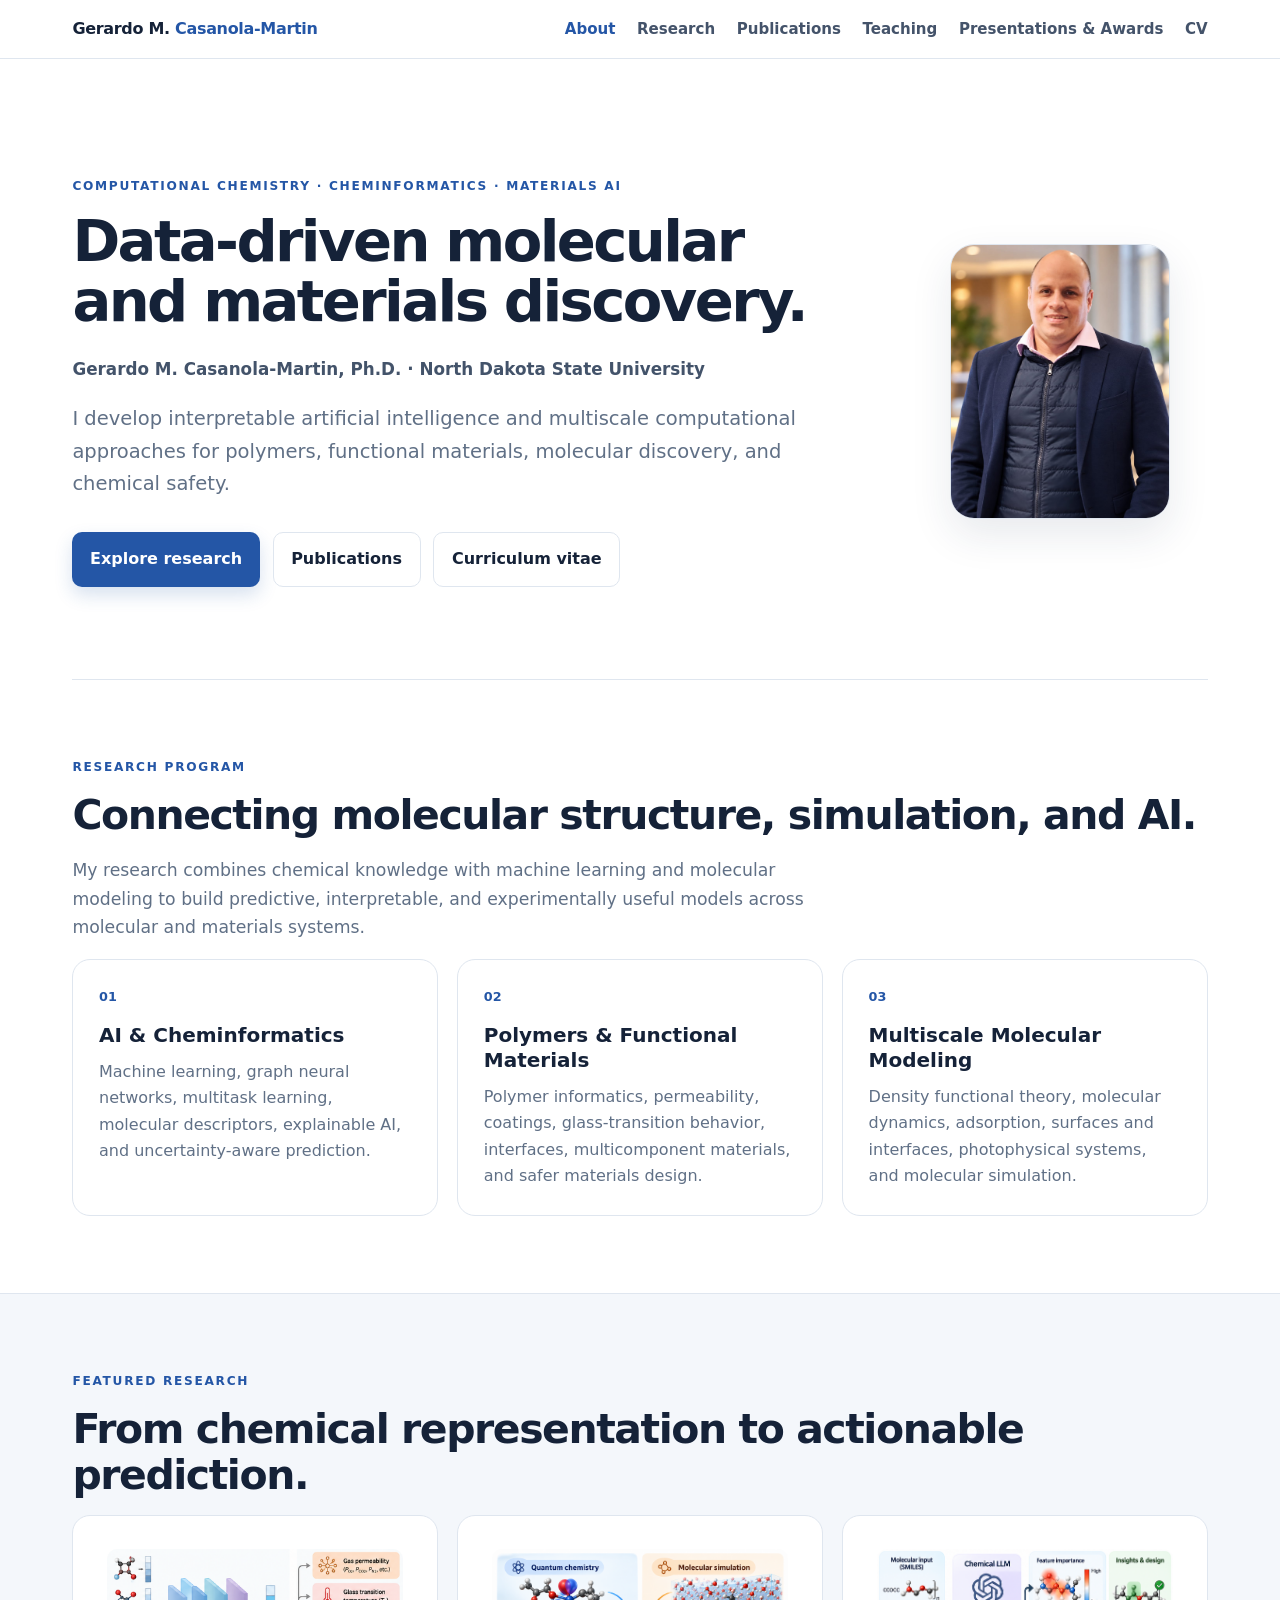
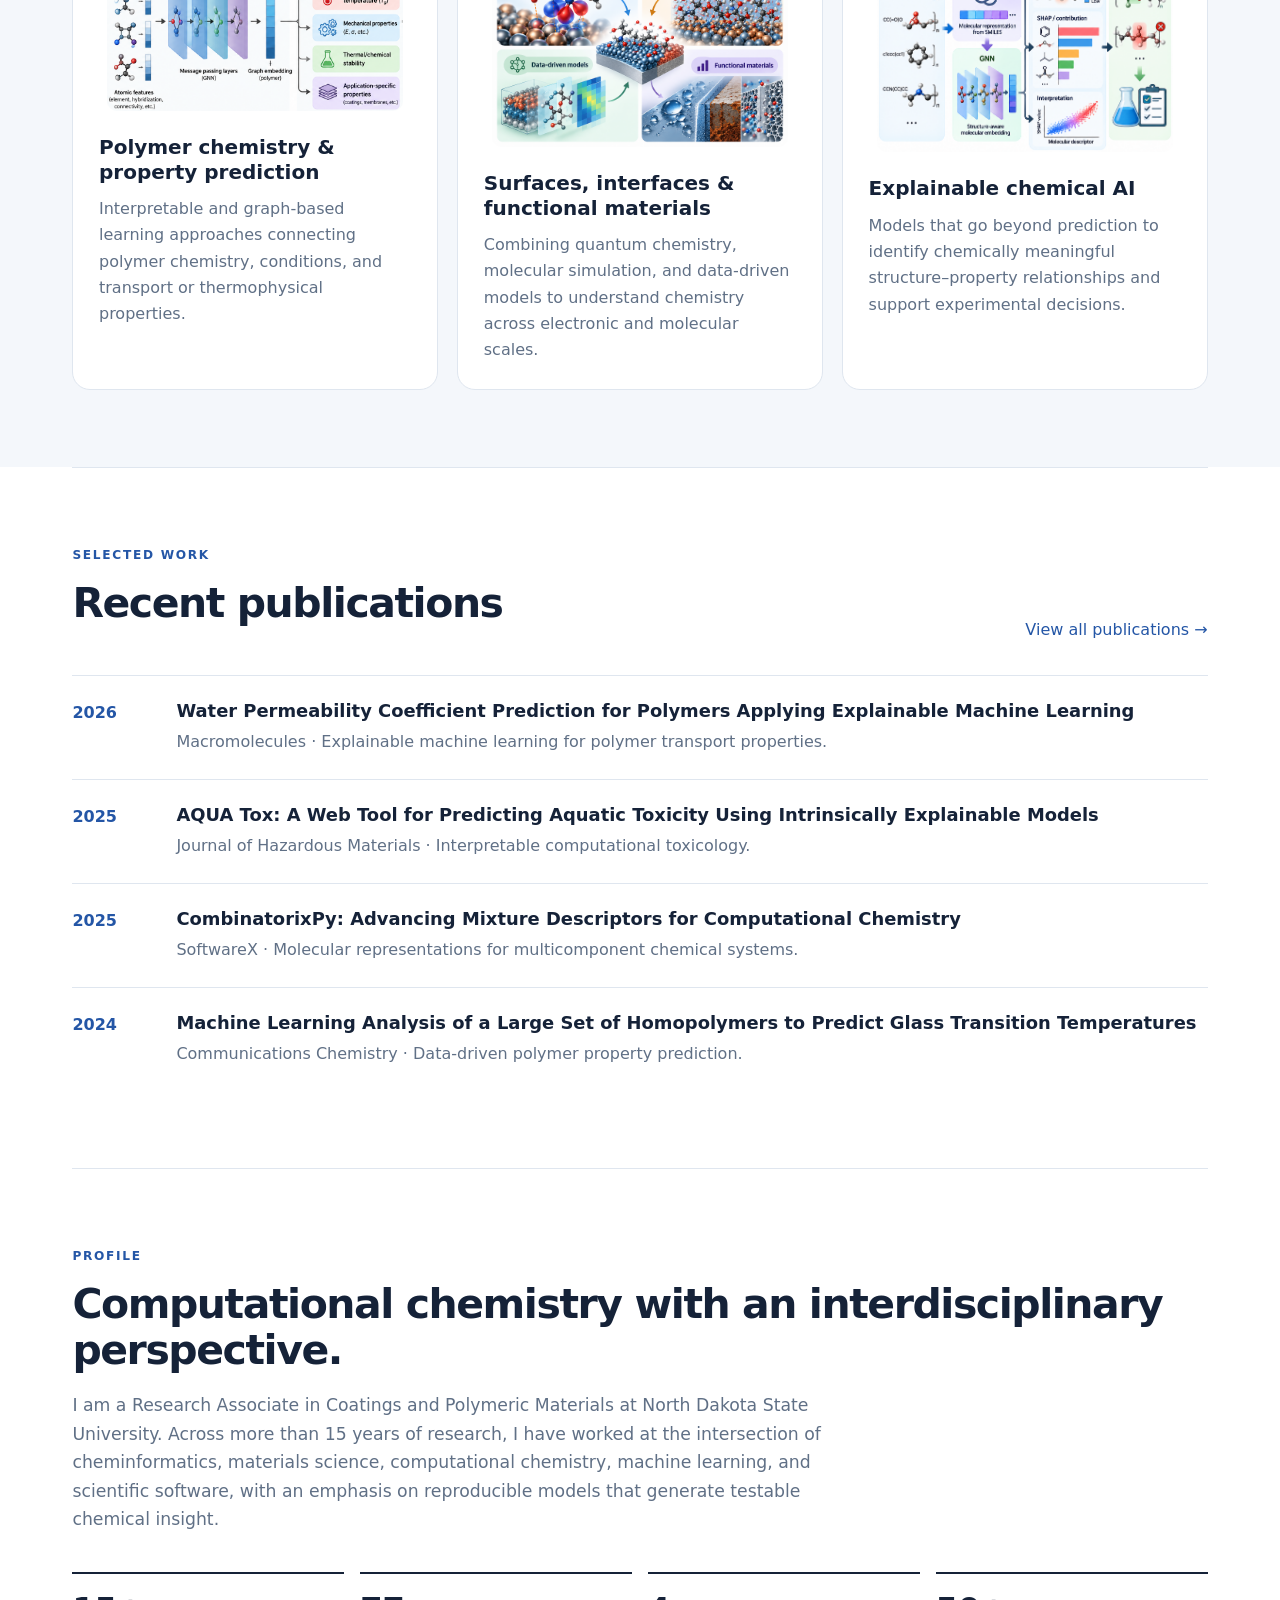
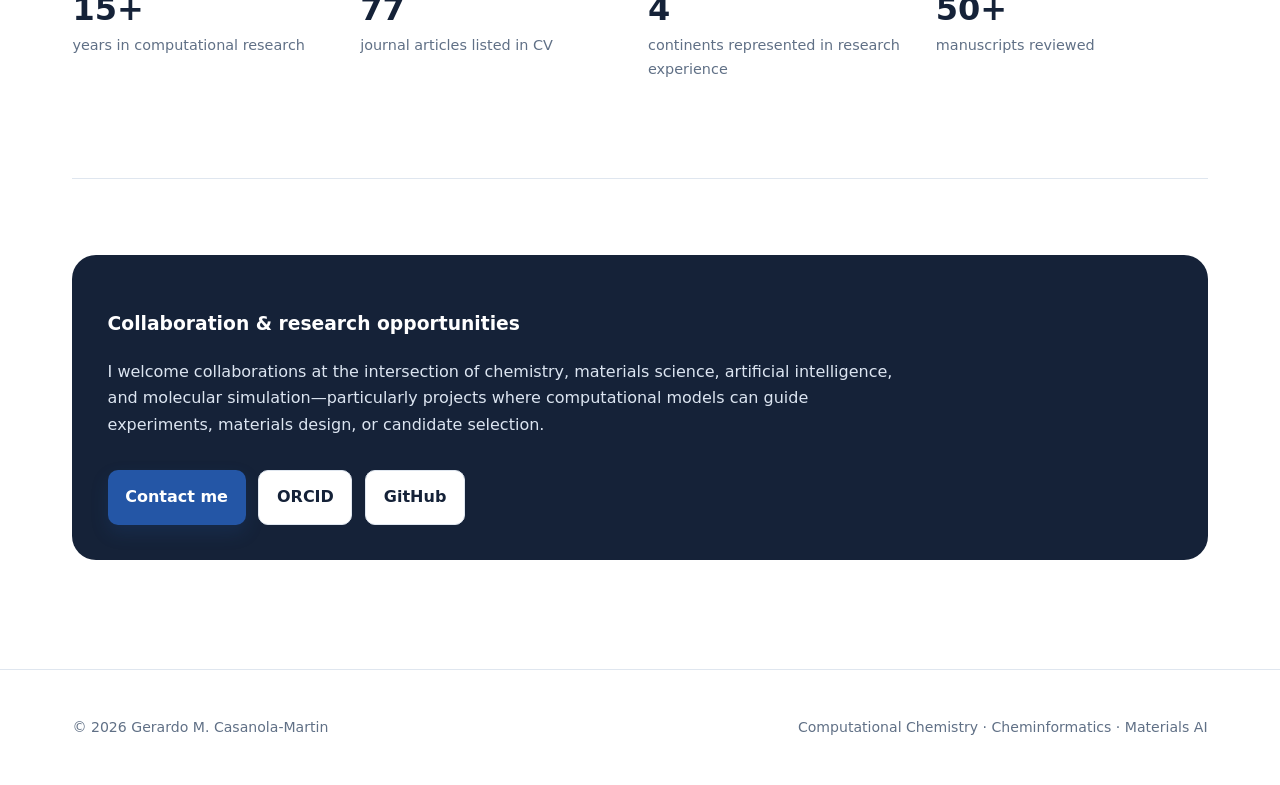
==== index.html @ e07b4e38 "Update index.html" ====
<!doctype html>
<html lang="en">
  <head>
    <meta charset="utf-8">
    <meta name="viewport" content="width=device-width,initial-scale=1">
    <title>Gerardo M. Casanola-Martin | Computational Chemistry & Materials AI</title>
    <meta name="description" content="Gerardo M. Casanola-Martin develops interpretable AI and multiscale computational approaches for polymers, functional materials, molecular discovery, and chemical safety.">
    <meta name="theme-color" content="#2456a6">
    <link rel="stylesheet" href="assets/css/styles.css">
  </head>
  <body>
    <a class="skip-link" href="#main-content">Skip to content</a>
    <header class="site-header">
      <div class="nav-wrap">
        <a class="brand" href="index.html">Gerardo M. <span>Casanola-Martin</span>
      </a>
      <button class="menu-toggle" type="button" aria-expanded="false">Menu</button>
      <nav class="site-nav">
        <a href="index.html" aria-current="page">About</a>
        <a href="research.html">Research</a>
        <a href="publications.html">Publications</a>
        <a href="teaching.html">Teaching</a>
        <a href="talks.html">Presentations & Awards</a>
        <a href="cv.html">CV</a>
      </nav>
    </div>
  </header>
  <main class="page-shell content" id="main-content">
    <section class="hero hero-home">
      <div>
        <p class="eyebrow">Computational Chemistry · Cheminformatics · Materials AI</p>
        <h1>Data-driven molecular and materials discovery.</h1>
        <p class="identity">Gerardo M. Casanola-Martin, Ph.D. · North Dakota State University</p>
        <p class="lead">I develop interpretable artificial intelligence and multiscale computational approaches for polymers, functional materials, molecular discovery, and chemical safety.</p>
        <div class="actions">
          <a class="button" href="research.html">Explore research</a>
          <a class="button secondary" href="publications.html">Publications</a>
          <a class="button secondary" href="cv.html">Curriculum vitae</a>
        </div>
      </div>
      <div class="portrait-wrap">
        <img
          class="professional-portrait"
          src="assets/img/professional-portrait.jpeg"
          alt="Professional portrait of Gerardo M. Casanola-Martin"
        >
      </div>
    </section>
    <section class="section">
      <p class="eyebrow">Research program</p>
      <h2>Connecting molecular structure, simulation, and AI.</h2>
      <p class="section-intro">My research combines chemical knowledge with machine learning and molecular modeling to build predictive, interpretable, and experimentally useful models across molecular and materials systems.</p>
      <div class="grid three">
        <article class="card">
          <div class="research-number">
            01
          </div>
          <h3>AI & Cheminformatics</h3>
          <p>Machine learning, graph neural networks, multitask learning, molecular descriptors, explainable AI, and uncertainty-aware prediction.</p>
        </article>
        <article class="card">
          <div class="research-number">
            02
          </div>
          <h3>Polymers & Functional Materials</h3>
          <p>Polymer informatics, permeability, coatings, glass-transition behavior, interfaces, multicomponent materials, and safer materials design.</p>
        </article>
        <article class="card">
          <div class="research-number">
            03
          </div>
          <h3>Multiscale Molecular Modeling</h3>
          <p>Density functional theory, molecular dynamics, adsorption, surfaces and interfaces, photophysical systems, and molecular simulation.</p>
        </article>
      </div>
    </section>
    <section class="section featured">
      <p class="eyebrow">Featured research</p>
      <h2>From chemical representation to actionable prediction.</h2>
      <div class="feature-grid">
        <article class="card">
          <div class="feature-visual">
            <img
              src="assets/img/polymer-gnn-research.png"
              alt="Graph neural network workflow for polymer permeability and property prediction"
            >
          </div>
          <h3>Polymer chemistry & property prediction</h3>
          <p>Interpretable and graph-based learning approaches connecting polymer chemistry, conditions, and transport or thermophysical properties.</p>
        </article>
        <article class="card">
          <div class="feature-visual">
            <img
              src="assets/img/multiscale-modeling.png"
              alt="Multiscale modeling workflow connecting quantum chemistry, molecular simulation, data-driven models, and functional materials"
            >
          </div>
          <h3>Surfaces, interfaces & functional materials</h3>
          <p>Combining quantum chemistry, molecular simulation, and data-driven models to understand chemistry across electronic and molecular scales.</p>
        </article>
        <article class="card">
          <div class="feature-visual">
            <img
              src="assets/img/explainable-ai-llm-gnn.png"
              alt="Explainable chemical AI workflow combining SMILES, a chemical language model, graph neural networks, feature importance, and molecular design insights"
            >
          </div>
          <h3>Explainable chemical AI</h3>
          <p>Models that go beyond prediction to identify chemically meaningful structure–property relationships and support experimental decisions.</p>
        </article>
      </div>
    </section>
    <section class="section">
      <div class="section-heading">
        <div>
          <p class="eyebrow">Selected work</p>
          <h2>Recent publications</h2>
        </div>
        <a href="publications.html">View all publications →</a>
      </div>
      <div class="publication-list">
        <article class="publication">
          <div class="meta">
            2026
          </div>
          <h3>Water Permeability Coefficient Prediction for Polymers Applying Explainable Machine Learning</h3>
          <p class="citation">Macromolecules · Explainable machine learning for polymer transport properties.</p>
        </article>
        <article class="publication">
          <div class="meta">
            2025
          </div>
          <h3>AQUA Tox: A Web Tool for Predicting Aquatic Toxicity Using Intrinsically Explainable Models</h3>
          <p class="citation">Journal of Hazardous Materials · Interpretable computational toxicology.</p>
        </article>
        <article class="publication">
          <div class="meta">
            2025
          </div>
          <h3>CombinatorixPy: Advancing Mixture Descriptors for Computational Chemistry</h3>
          <p class="citation">SoftwareX · Molecular representations for multicomponent chemical systems.</p>
        </article>
        <article class="publication">
          <div class="meta">
            2024
          </div>
          <h3>Machine Learning Analysis of a Large Set of Homopolymers to Predict Glass Transition Temperatures</h3>
          <p class="citation">Communications Chemistry · Data-driven polymer property prediction.</p>
        </article>
      </div>
    </section>
    <section class="section">
      <p class="eyebrow">Profile</p>
      <h2>Computational chemistry with an interdisciplinary perspective.</h2>
      <p class="section-intro">I am a Research Associate in Coatings and Polymeric Materials at North Dakota State University. Across more than 15 years of research, I have worked at the intersection of cheminformatics, materials science, computational chemistry, machine learning, and scientific software, with an emphasis on reproducible models that generate testable chemical insight.</p>
      <div class="stat-row">
        <div class="stat">
          <strong>15+</strong>
          <span>years in computational research</span>
        </div>
        <div class="stat">
          <strong>77</strong>
          <span>journal articles listed in CV</span>
        </div>
        <div class="stat">
          <strong>4</strong>
          <span>continents represented in research experience</span>
        </div>
        <div class="stat">
          <strong>50+</strong>
          <span>manuscripts reviewed</span>
        </div>
      </div>
    </section>
    <section class="section">
      <div class="callout">
        <h3>Collaboration & research opportunities</h3>
        <p>I welcome collaborations at the intersection of chemistry, materials science, artificial intelligence, and molecular simulation—particularly projects where computational models can guide experiments, materials design, or candidate selection.</p>
        <div class="actions">
          <a class="button" href="mailto:gerardo.casanolamart@ndsu.edu">Contact me</a>
          <a class="button secondary" href="https://orcid.org/0000-0003-0383-2032">ORCID</a>
          <a class="button secondary" href="https://github.com/gmaikelc">GitHub</a>
        </div>
      </div>
    </section>
  </main>
  <footer class="site-footer">
    <div class="footer-wrap">
      <p>© <span data-year>
    </span> Gerardo M. Casanola-Martin</p>
    <p>Computational Chemistry · Cheminformatics · Materials AI</p>
  </div>
</footer>
<script src="assets/js/main.js">
</script>
</body>
</html>
---- assets/css/styles.css ----
:root {
  --ink: #152238;
  --muted: #607086;
  --blue: #2456a6;
  --blue2: #173b73;
  --pale: #f4f7fb;
  --line: #dfe6ef;
  --white: #fff;
  --shadow: 0 16px 40px rgba(25, 48, 83, .10);
  --radius: 18px;
}

* { box-sizing: border-box; }

html { scroll-behavior: smooth; }

body {
  margin: 0;
  font-family: Inter, ui-sans-serif, system-ui, -apple-system, BlinkMacSystemFont, "Segoe UI", sans-serif;
  color: var(--ink);
  background: #fff;
  line-height: 1.65;
}

a { color: var(--blue); text-decoration: none; }
a:hover { text-decoration: underline; }

.skip-link { position: absolute; left: -9999px; }
.skip-link:focus { left: 1rem; top: 1rem; background: #fff; padding: .75rem; z-index: 100; }

.site-header {
  position: sticky;
  top: 0;
  z-index: 20;
  background: rgba(255, 255, 255, .94);
  backdrop-filter: blur(12px);
  border-bottom: 1px solid var(--line);
}

.nav-wrap {
  max-width: 1180px;
  margin: auto;
  padding: 1rem 1.4rem;
  display: flex;
  align-items: center;
  justify-content: space-between;
  gap: 2rem;
}

.brand { font-weight: 800; color: var(--ink); letter-spacing: -.02em; }
.brand span { color: var(--blue); }

.site-nav { display: flex; gap: 1.35rem; align-items: center; }
.site-nav a { color: #44536a; font-weight: 600; font-size: .94rem; }
.site-nav a[aria-current="page"] { color: var(--blue); }
.menu-toggle { display: none; }

.page-shell { max-width: 1180px; margin: auto; padding: 0 1.4rem; }
.content { min-width: 0; }

.hero { padding: 6.5rem 0 5rem; max-width: 920px; }

.hero-home {
  display: grid;
  grid-template-columns: 1.45fr .55fr;
  align-items: center;
  gap: 4rem;
  max-width: none;
  min-height: 620px;
}

.eyebrow {
  text-transform: uppercase;
  letter-spacing: .14em;
  font-size: .76rem;
  font-weight: 800;
  color: var(--blue);
  margin: 0 0 1rem;
}

.hero h1 {
  font-size: clamp(3rem, 7vw, 5.7rem);
  line-height: .98;
  letter-spacing: -.055em;
  margin: .15rem 0 1.5rem;
  max-width: 900px;
}

.hero-home h1 { font-size: clamp(2.65rem, 4.5vw, 4.25rem); line-height: 1.04; letter-spacing: -.045em; max-width: 780px; }
.lead { font-size: 1.22rem; color: var(--muted); max-width: 780px; }
.identity { font-size: 1.05rem; font-weight: 650; color: #43536a; margin-bottom: 1rem; }

.actions { display: flex; flex-wrap: wrap; gap: .8rem; margin-top: 2rem; }

.button {
  display: inline-flex;
  align-items: center;
  justify-content: center;
  background: var(--blue);
  color: #fff !important;
  padding: .82rem 1.1rem;
  border-radius: 10px;
  font-weight: 700;
  box-shadow: 0 8px 18px rgba(36, 86, 166, .18);
}

.button:hover { text-decoration: none; background: var(--blue2); }
.button.secondary { background: #fff; color: var(--ink) !important; border: 1px solid var(--line); box-shadow: none; }

.portrait-wrap { display: flex; justify-content: center; }

.portrait-placeholder {
  width: 260px;
  height: 320px;
  border-radius: 28px;
  background: linear-gradient(145deg, #e9eff8, #f9fbfd);
  border: 1px solid var(--line);
  box-shadow: var(--shadow);
  display: grid;
  place-items: center;
  text-align: center;
  padding: 2rem;
  color: var(--muted);
}

.portrait-placeholder strong { display: block; color: var(--ink); font-size: 1.15rem; }

.professional-portrait {
  width: 220px;
  height: 275px;
  object-fit: cover;
  object-position: center top;
  border-radius: 24px;
  border: 1px solid var(--line);
  box-shadow: var(--shadow);
  display: block;
  margin: 0 auto;
}

.section { padding: 4.8rem 0; border-top: 1px solid var(--line); }

.section-heading {
  display: flex;
  align-items: end;
  justify-content: space-between;
  gap: 2rem;
  margin-bottom: 2rem;
}

.section h2 {
  font-size: clamp(2rem, 4vw, 3.1rem);
  line-height: 1.08;
  letter-spacing: -.035em;
  margin: .2rem 0 1rem;
}

.section-intro { max-width: 760px; color: var(--muted); font-size: 1.08rem; }

.grid { display: grid; gap: 1.2rem; }
.grid.three { grid-template-columns: repeat(3, 1fr); }
.grid.two { grid-template-columns: repeat(2, 1fr); }

.card {
  border: 1px solid var(--line);
  border-radius: var(--radius);
  padding: 1.6rem;
  background: #fff;
  transition: .2s ease;
}

.card:hover { transform: translateY(-3px); box-shadow: var(--shadow); }
.card h3 { font-size: 1.25rem; margin: .1rem 0 .7rem; }
.card p { color: var(--muted); margin: 0; }

.research-number { font-size: .8rem; font-weight: 800; color: var(--blue); margin-bottom: 1rem; }

.stat-row { display: grid; grid-template-columns: repeat(4, 1fr); gap: 1rem; margin-top: 2.4rem; }
.stat { padding: 1.2rem 0; border-top: 2px solid var(--ink); }
.stat strong { display: block; font-size: 2rem; line-height: 1; color: var(--ink); }
.stat span { display: block; color: var(--muted); font-size: .9rem; margin-top: .55rem; }

.featured {
  background: var(--pale);
  margin-left: calc(50% - 50vw);
  margin-right: calc(50% - 50vw);
  padding-left: max(1.4rem, calc((100vw - 1180px) / 2 + 1.4rem));
  padding-right: max(1.4rem, calc((100vw - 1180px) / 2 + 1.4rem));
}

.feature-grid { display: grid; grid-template-columns: repeat(3, 1fr); gap: 1.2rem; }

.feature-visual {
  border-radius: 14px;
  background: #fff;
  margin-bottom: 1rem;
  overflow: hidden;
  padding: 8px;
}

.feature-visual img {
  width: 100%;
  height: auto;
  display: block;
  border-radius: 10px;
}

.publication-list { display: grid; gap: 0; }

.publication {
  padding: 1.5rem 0;
  border-top: 1px solid var(--line);
  display: grid;
  grid-template-columns: 80px 1fr;
  column-gap: 1.5rem;
}

.publication .meta { font-weight: 800; color: var(--blue); }
.publication h3, .publication p { grid-column: 2; }
.publication h3 { margin: 0 0 .4rem; font-size: 1.12rem; }
.citation { color: var(--muted); margin: 0; }

.tag-list { display: flex; flex-wrap: wrap; gap: .55rem; list-style: none; padding: 0; }
.tag { background: var(--pale); border: 1px solid var(--line); border-radius: 999px; padding: .4rem .72rem; font-size: .84rem; }

.timeline { border-left: 2px solid var(--line); padding-left: 1.4rem; }
.timeline-item { margin: 0 0 2rem; }
.timeline-date { font-weight: 800; color: var(--blue); font-size: .88rem; }
.timeline-item h3 { margin: .2rem 0; }
.timeline-item p { color: var(--muted); margin: .2rem 0; }

.callout { border-radius: 24px; background: var(--ink); color: #fff; padding: 2.2rem; }
.callout p { color: #dce5f1; max-width: 800px; }

.site-footer { border-top: 1px solid var(--line); margin-top: 2rem; }

.footer-wrap {
  max-width: 1180px;
  margin: auto;
  padding: 2rem 1.4rem;
  display: flex;
  justify-content: space-between;
  color: var(--muted);
  font-size: .88rem;
}

.profile-card { display: none; }
.profile-name { margin: 0; }
.social-links { display: flex; flex-wrap: wrap; gap: .5rem; }

@media (max-width: 820px) {
  .menu-toggle {
    display: block;
    border: 1px solid var(--line);
    background: #fff;
    border-radius: 8px;
    padding: .5rem .7rem;
  }

  .site-nav {
    display: none;
    position: absolute;
    left: 0;
    right: 0;
    top: 100%;
    background: #fff;
    padding: 1rem 1.4rem;
    border-bottom: 1px solid var(--line);
    flex-direction: column;
    align-items: flex-start;
  }

  .site-nav.open { display: flex; }
  .hero { padding: 4.5rem 0 3.5rem; }
  .hero-home { grid-template-columns: 1fr; min-height: auto; }
  .portrait-wrap { display: none; }
  .grid.three, .grid.two, .feature-grid, .stat-row { grid-template-columns: 1fr; }
  .publication { grid-template-columns: 55px 1fr; }
  .footer-wrap { display: block; }
}


/* Year-grouped publication list */
.publications-section { padding-top: 2.5rem; }
.publications-search { max-width: 720px; margin-bottom: 1rem; }
.publications-search label { width: 100%; }
.publications-search input {
  width: 100%;
  margin-top: .45rem;
  padding: .85rem 1rem;
  border: 1px solid var(--line);
  border-radius: 10px;
  background: #fff;
  color: var(--ink);
  font: inherit;
}
.result-count { color: var(--muted); font-size: .9rem; margin: .8rem 0 2.5rem; }
.publication-year-group { margin: 0 0 3.5rem; }
.publication-year-heading {
  font-size: 2.15rem !important;
  letter-spacing: -.035em;
  color: var(--ink);
  margin: 0 0 .6rem !important;
  padding-bottom: .65rem;
  border-bottom: 3px solid var(--blue);
}
.publication-year-list { counter-reset: none; }
.publication-entry {
  display: grid;
  grid-template-columns: 44px minmax(0, 1fr);
  gap: .9rem;
  padding: 1.15rem 0;
  border-bottom: 1px solid var(--line);
}
.publication-number { font-weight: 800; color: var(--blue); text-align: right; }
.publication-citation { line-height: 1.6; color: #344257; }
.publication-authors { margin-bottom: .18rem; }
.publication-authors strong { color: var(--ink); font-weight: 800; }
.publication-title { color: var(--ink); font-weight: 650; margin-bottom: .12rem; }
.publication-journal { color: var(--muted); }
.publication-year-inline { font-style: normal; color: var(--muted); }
.no-results { color: var(--muted); padding: 2rem 0; }

@media (max-width: 620px) {
  .publication-entry { grid-template-columns: 34px minmax(0, 1fr); gap: .65rem; }
  .publication-year-heading { font-size: 1.8rem !important; }
}

/* Faculty-style page hierarchy */
.hero:not(.hero-home) {
  padding: 4.6rem 0 3.8rem;
  max-width: 860px;
}
.hero:not(.hero-home) h1 {
  font-size: clamp(2.45rem, 4.2vw, 3.85rem);
  line-height: 1.06;
  letter-spacing: -.042em;
  max-width: 820px;
}
.hero:not(.hero-home) .lead {
  font-size: 1.12rem;
  line-height: 1.65;
  max-width: 760px;
}
.section h2 {
  font-size: clamp(1.8rem, 3.2vw, 2.65rem);
  line-height: 1.12;
  letter-spacing: -.035em;
}
.timeline-item h3,
.card h3,
.publication h3 {
  line-height: 1.25;
}
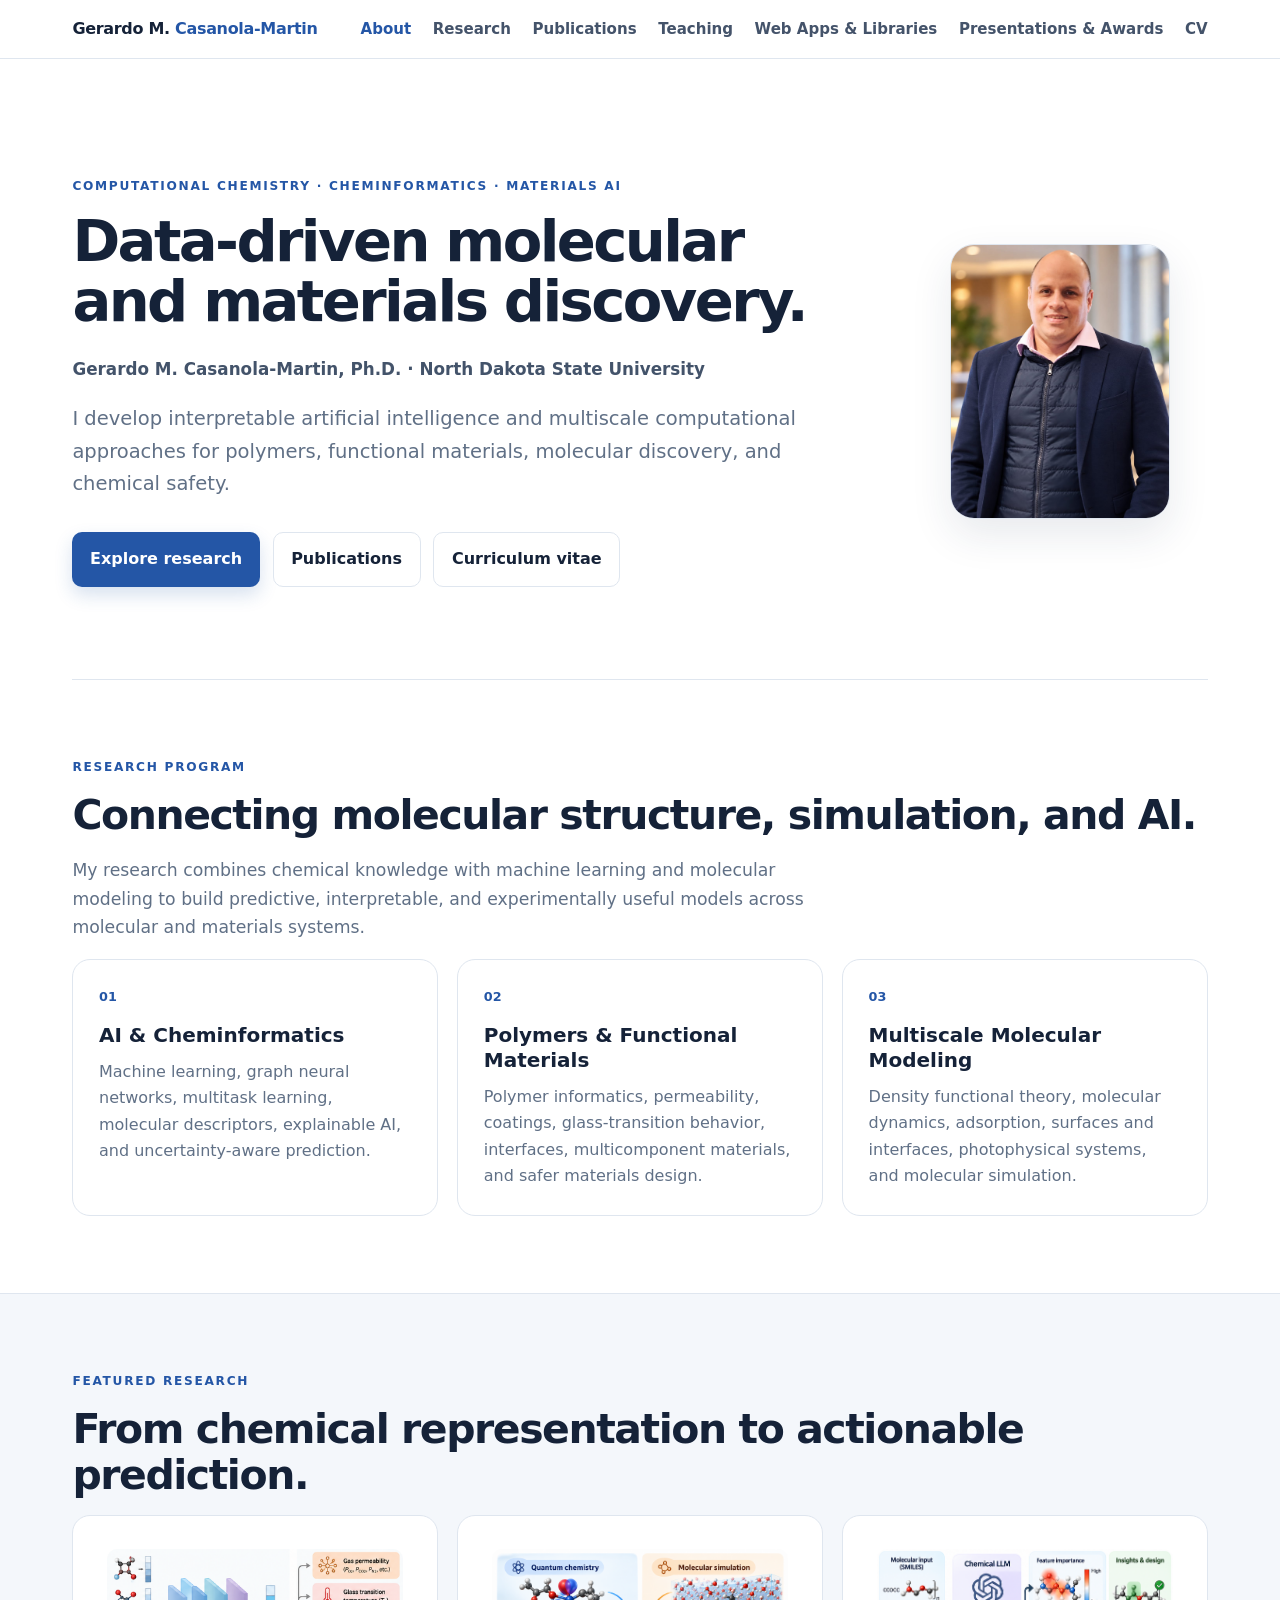
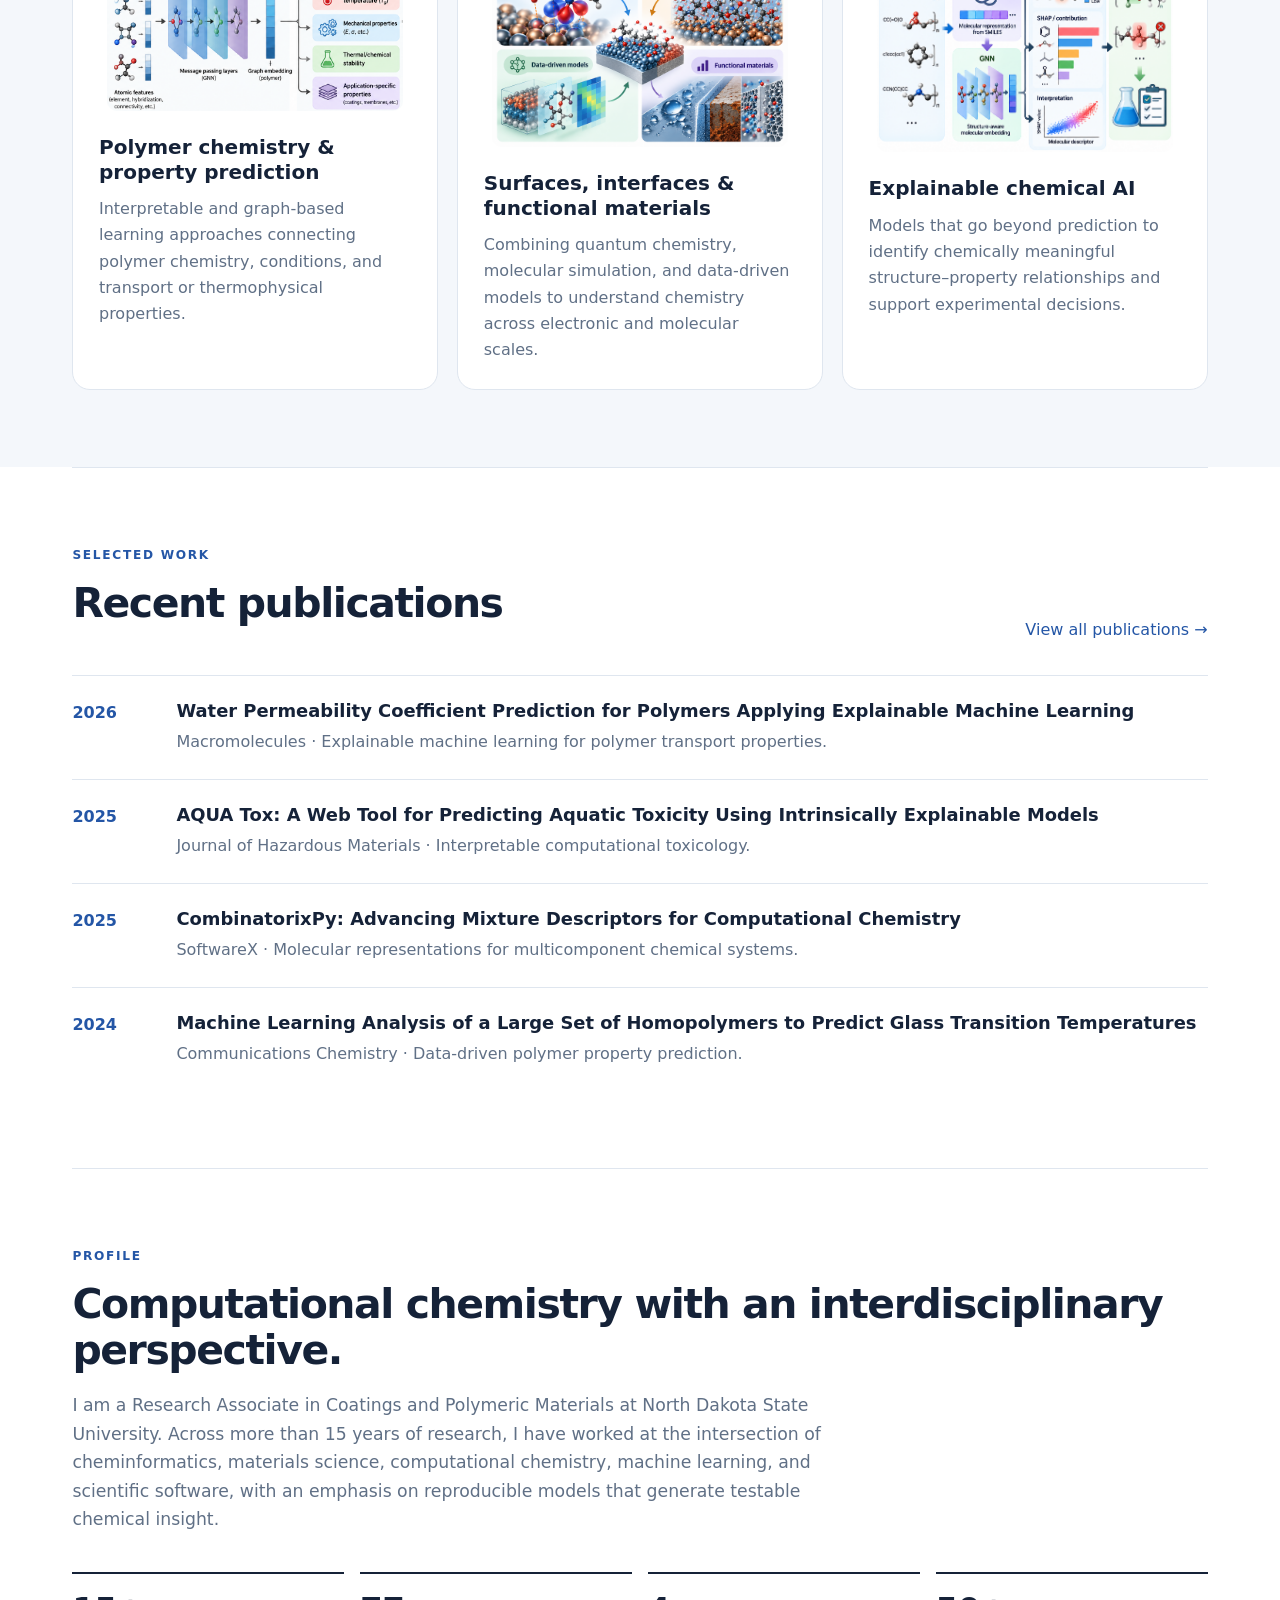
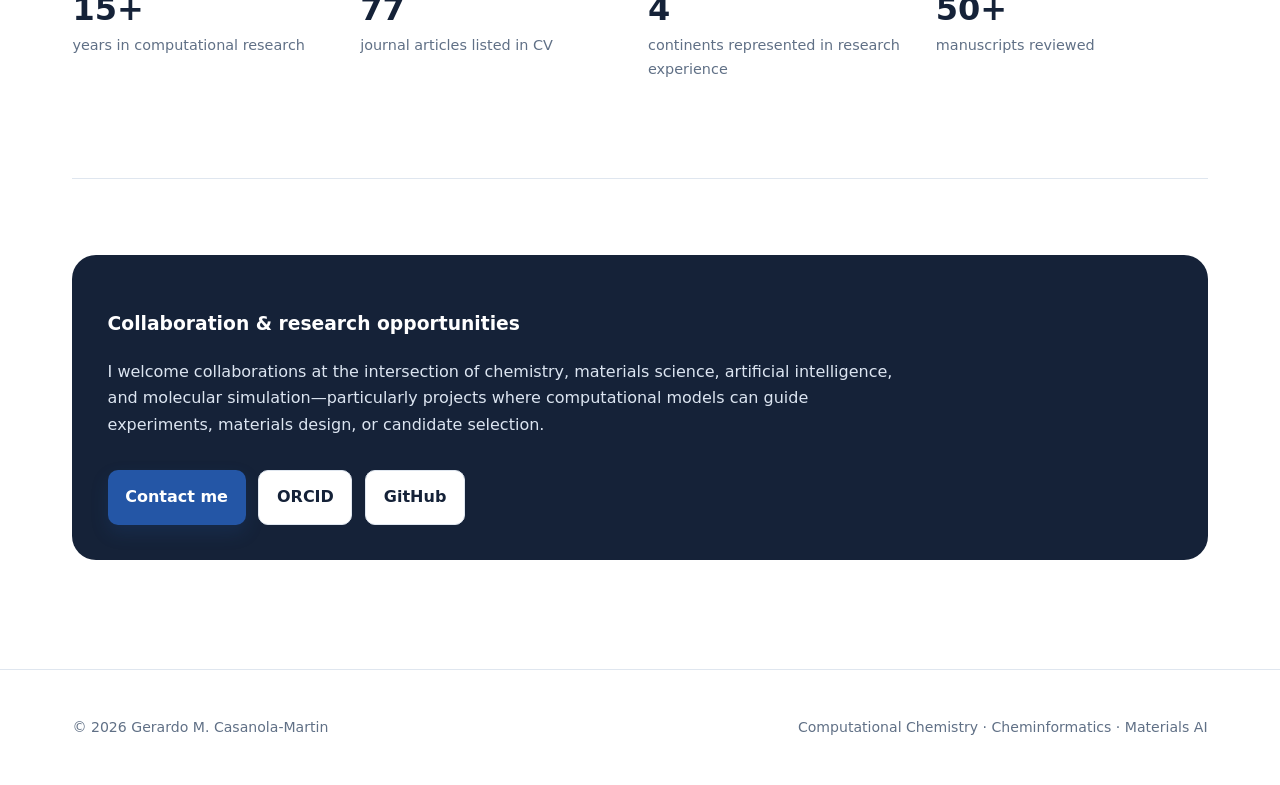
==== commit 9a77a84d: "Add Web Apps & Libraries navigation link" ====
--- a/index.html
+++ b/index.html
@@ -19,7 +19,7 @@
         <a href="index.html" aria-current="page">About</a>
         <a href="research.html">Research</a>
         <a href="publications.html">Publications</a>
-        <a href="teaching.html">Teaching</a>
+        <a href="teaching.html">Teaching</a><a href="software.html">Web Apps & Libraries</a>
         <a href="talks.html">Presentations & Awards</a>
         <a href="cv.html">CV</a>
       </nav>
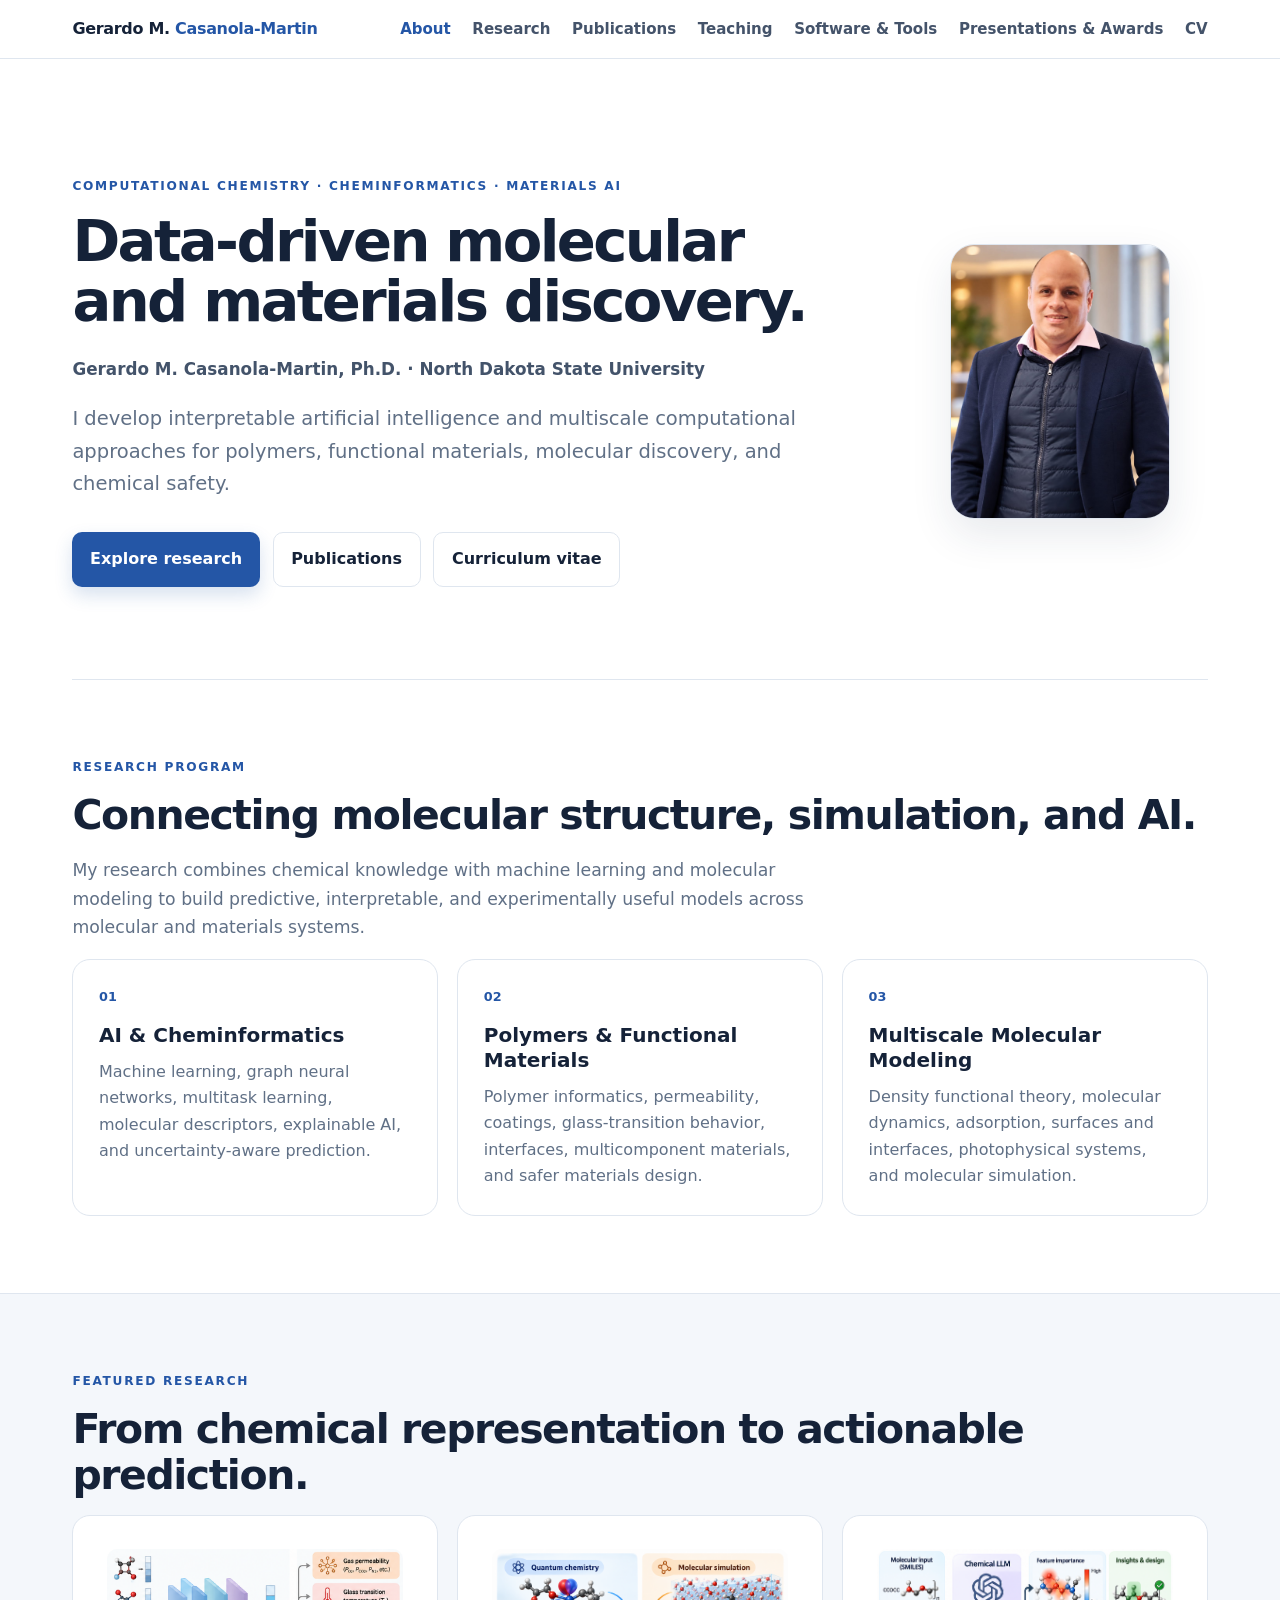
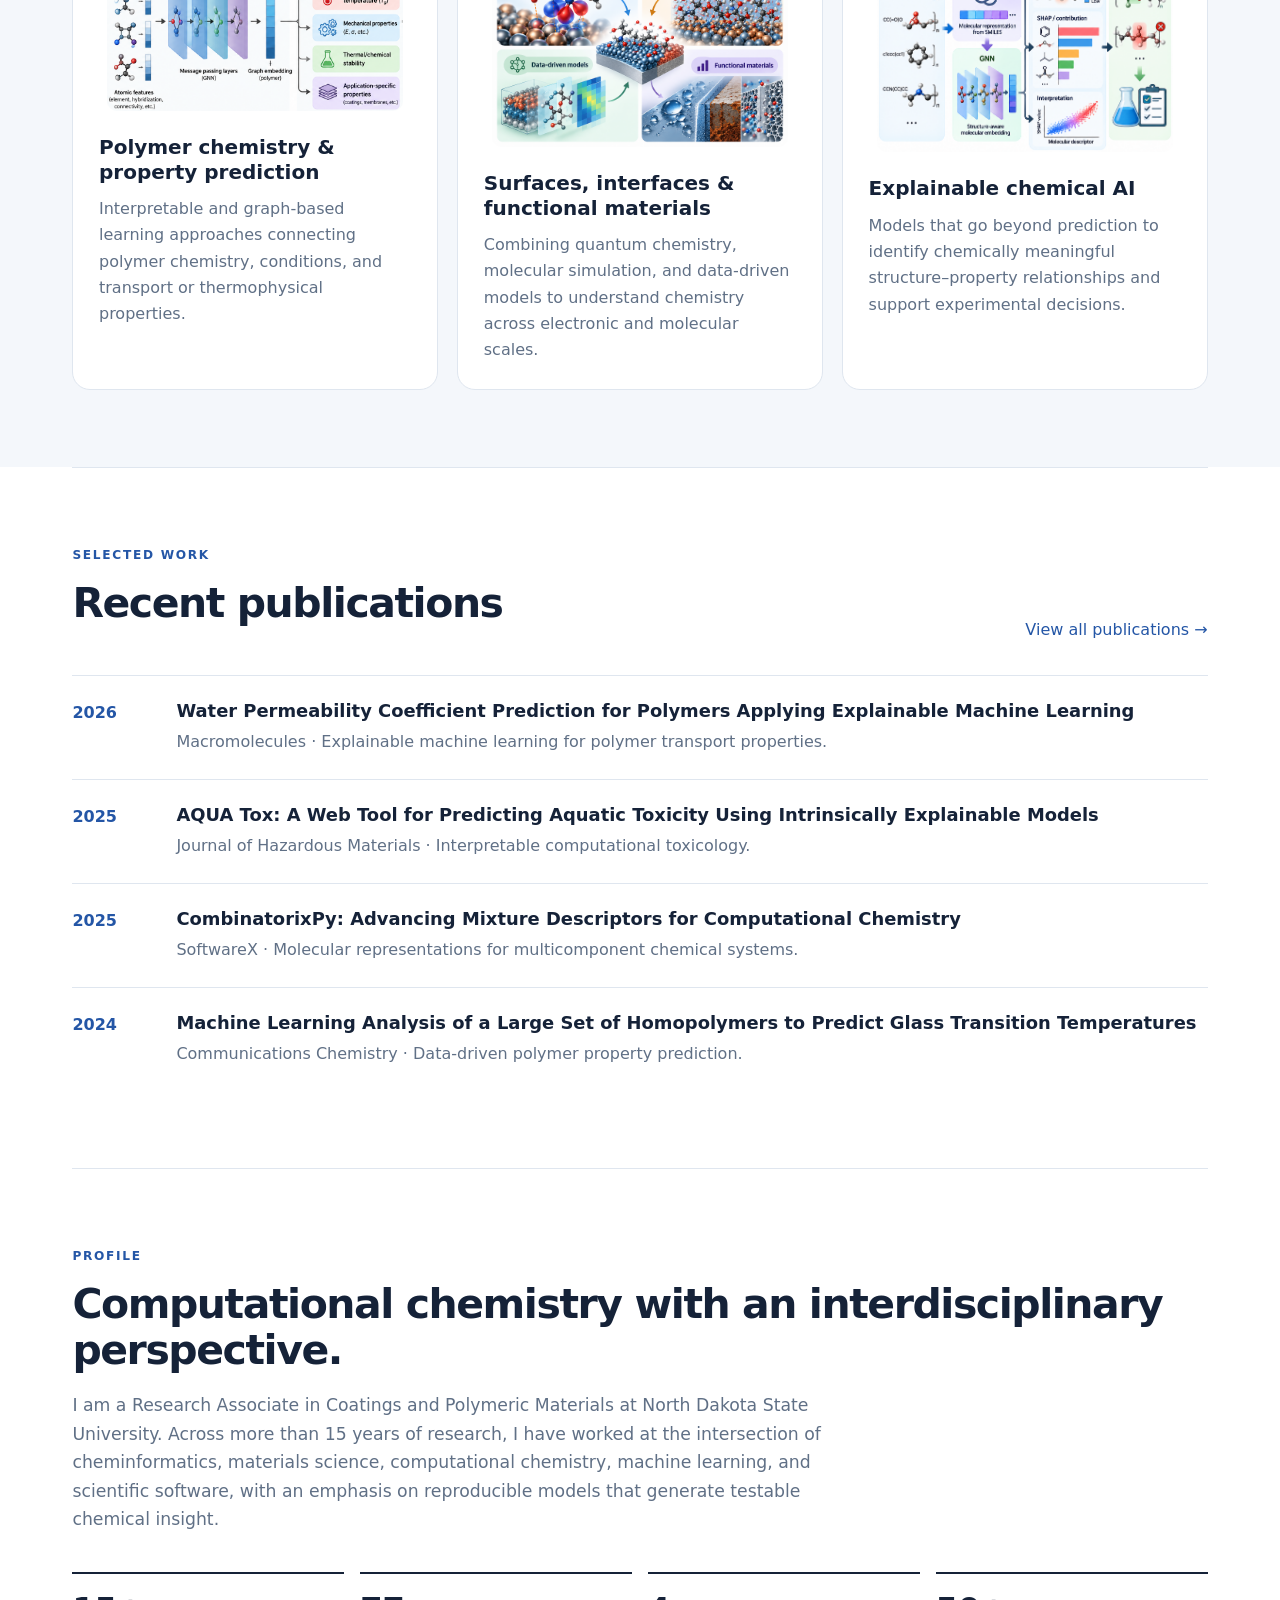
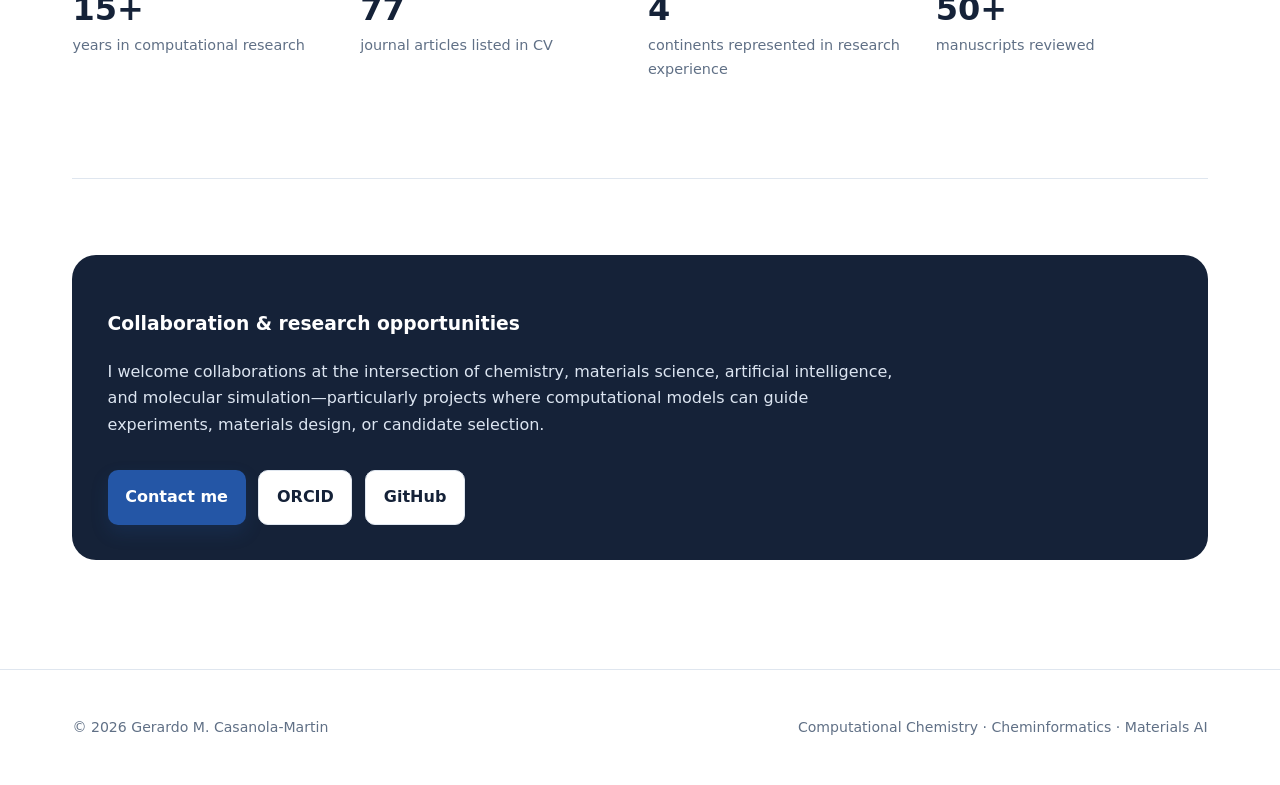
==== commit 6519a6e3: "Rename navigation to Software & Tools" ====
--- a/index.html
+++ b/index.html
@@ -19,7 +19,7 @@
         <a href="index.html" aria-current="page">About</a>
         <a href="research.html">Research</a>
         <a href="publications.html">Publications</a>
-        <a href="teaching.html">Teaching</a><a href="software.html">Web Apps & Libraries</a>
+        <a href="teaching.html">Teaching</a><a href="software.html">Software &amp; Tools</a>
         <a href="talks.html">Presentations & Awards</a>
         <a href="cv.html">CV</a>
       </nav>
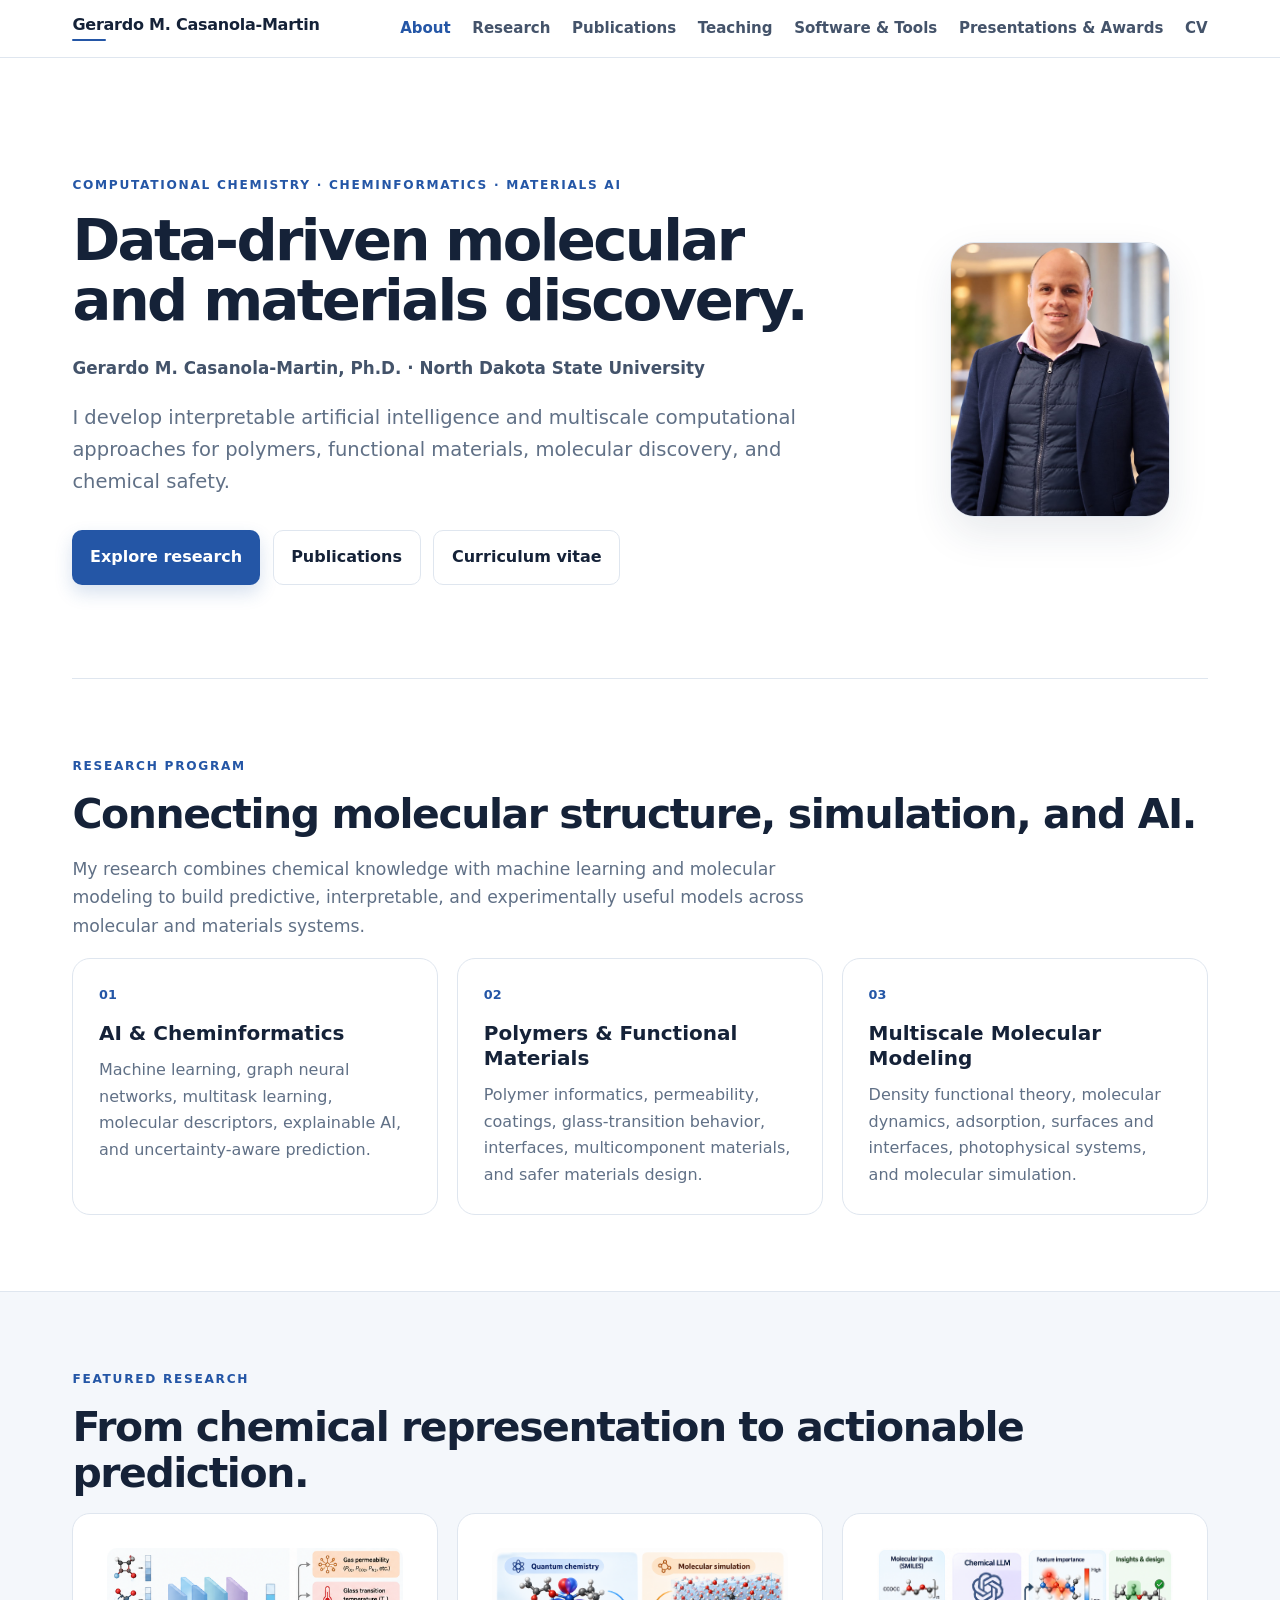
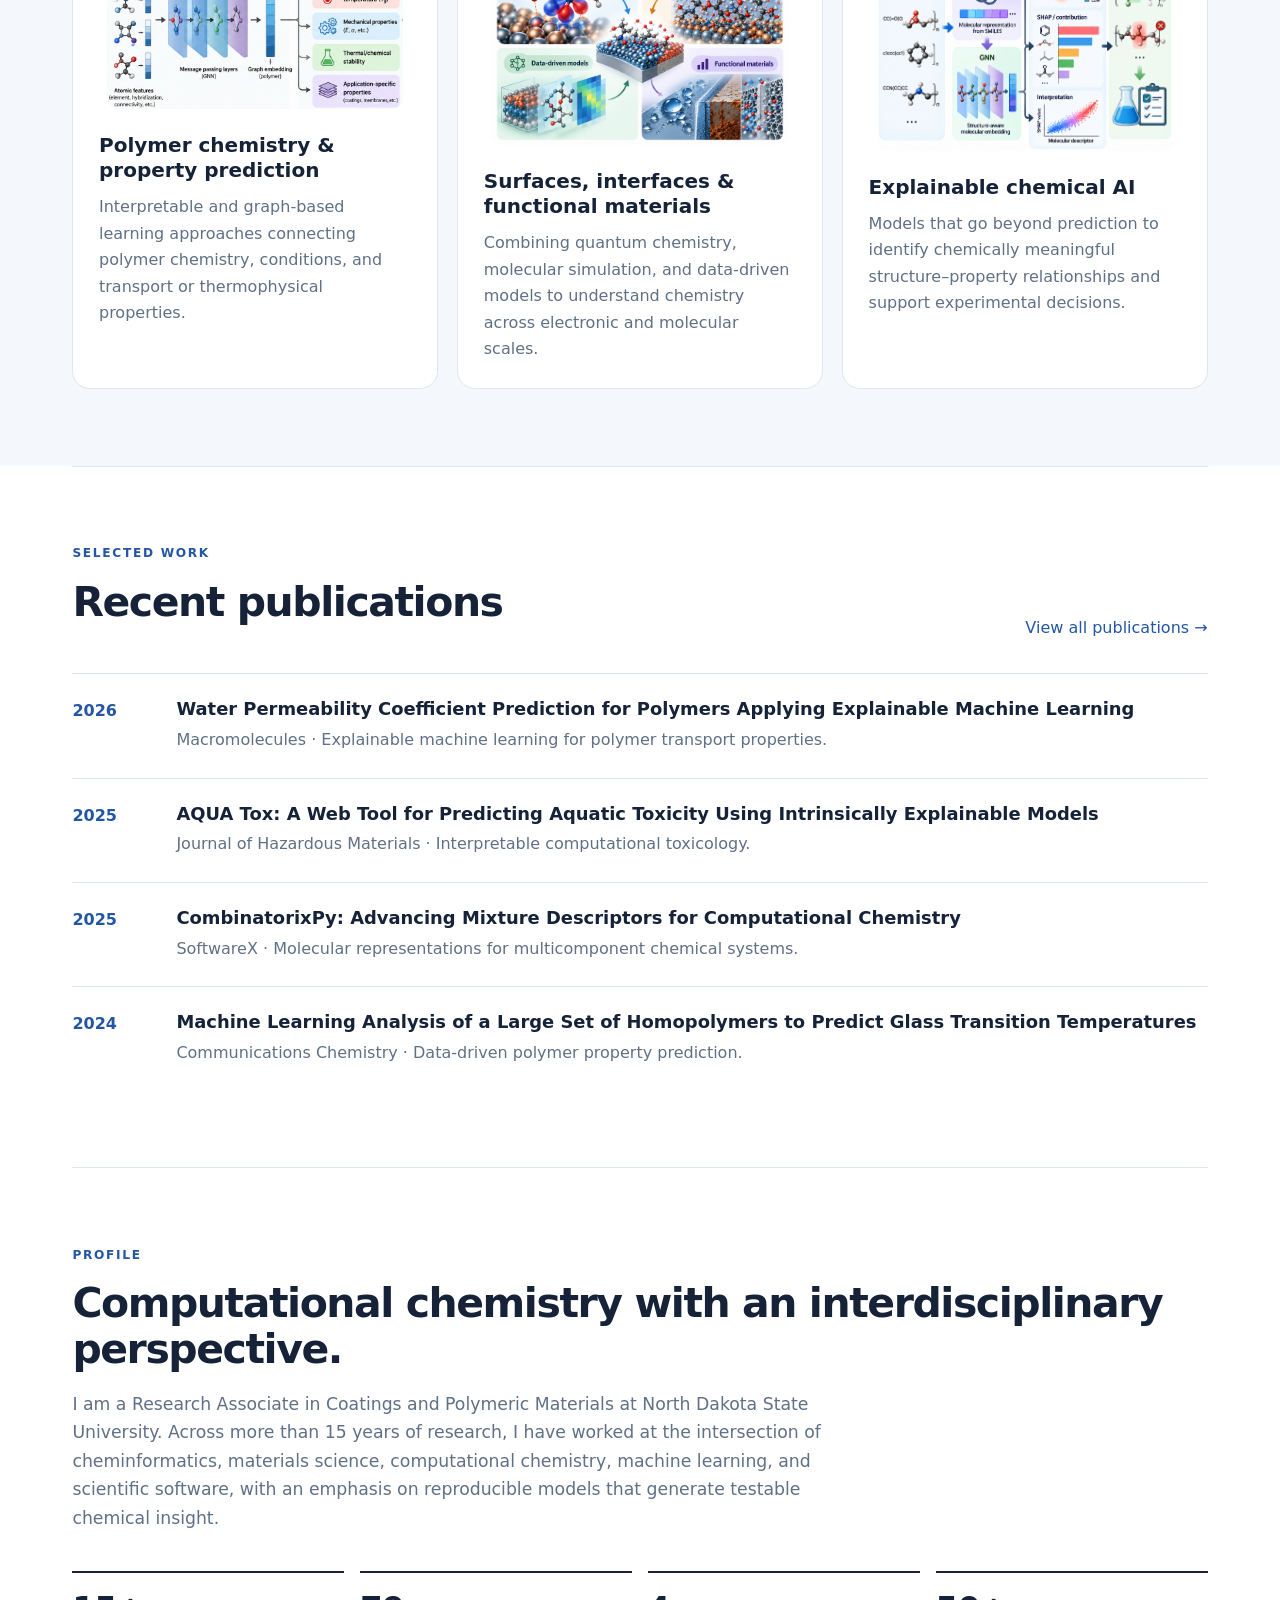
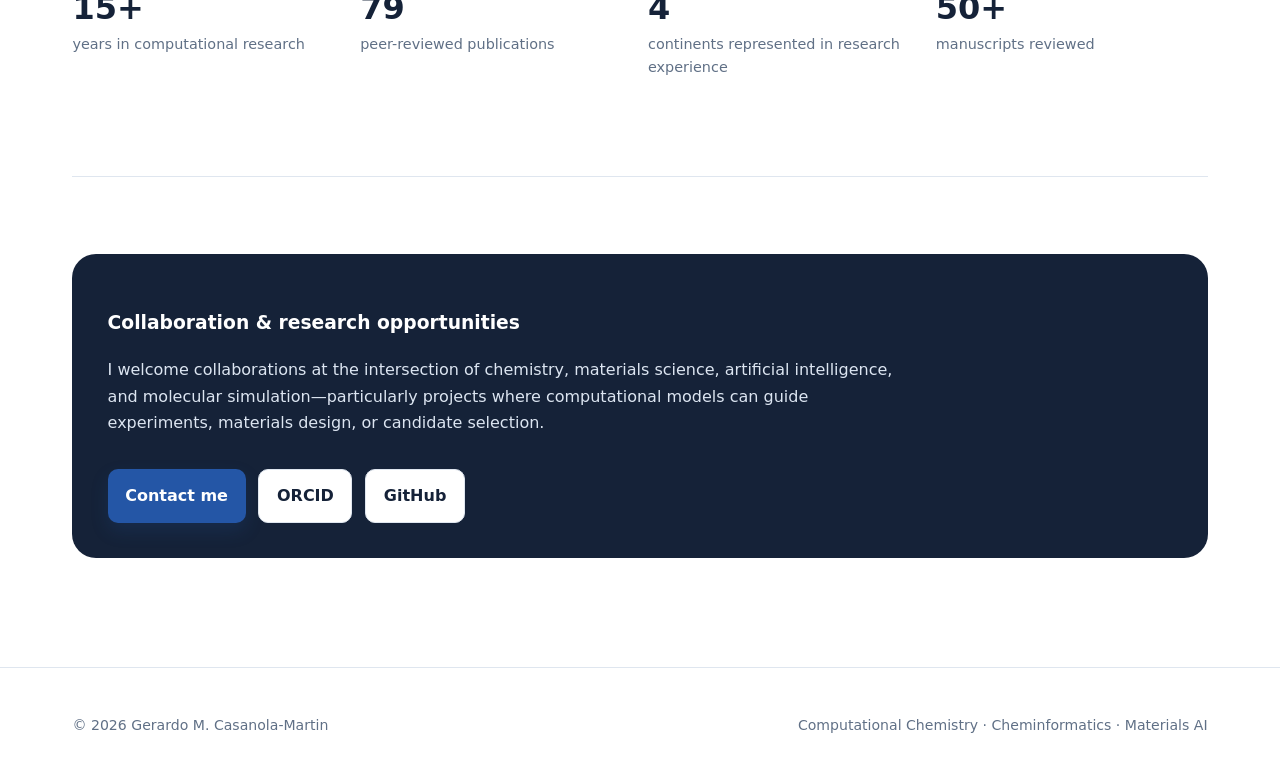
==== commit aa71c7a4: "Polish homepage academic profile and update publication count" ====
--- a/index.html
+++ b/index.html
@@ -6,7 +6,7 @@
     <title>Gerardo M. Casanola-Martin | Computational Chemistry & Materials AI</title>
     <meta name="description" content="Gerardo M. Casanola-Martin develops interpretable AI and multiscale computational approaches for polymers, functional materials, molecular discovery, and chemical safety.">
     <meta name="theme-color" content="#2456a6">
-    <link rel="stylesheet" href="assets/css/styles.css">
+    <link rel="stylesheet" href="assets/css/styles.css?v=20261001-4">
   </head>
   <body>
     <a class="skip-link" href="#main-content">Skip to content</a>
@@ -14,8 +14,8 @@
       <div class="nav-wrap">
         <a class="brand" href="index.html">Gerardo M. <span>Casanola-Martin</span>
       </a>
-      <button class="menu-toggle" type="button" aria-expanded="false">Menu</button>
-      <nav class="site-nav">
+      <button class="menu-toggle" type="button" aria-expanded="false" aria-controls="site-navigation">Menu</button>
+      <nav class="site-nav" id="site-navigation" aria-label="Primary navigation">
         <a href="index.html" aria-current="page">About</a>
         <a href="research.html">Research</a>
         <a href="publications.html">Publications</a>
@@ -159,8 +159,8 @@
           <span>years in computational research</span>
         </div>
         <div class="stat">
-          <strong>77</strong>
-          <span>journal articles listed in CV</span>
+          <strong>79</strong>
+          <span>peer-reviewed publications</span>
         </div>
         <div class="stat">
           <strong>4</strong>
--- a/assets/css/styles.css
+++ b/assets/css/styles.css
@@ -47,8 +47,26 @@
   gap: 2rem;
 }
 
-.brand { font-weight: 800; color: var(--ink); letter-spacing: -.02em; }
-.brand span { color: var(--blue); }
+.brand {
+  font-weight: 700;
+  color: var(--ink);
+  letter-spacing: -.015em;
+  font-size: 1rem;
+  line-height: 1.1;
+}
+.brand span {
+  color: var(--ink);
+  font-weight: 700;
+}
+.brand::after {
+  content: "";
+  display: block;
+  width: 34px;
+  height: 2px;
+  margin-top: 5px;
+  background: var(--blue);
+  border-radius: 999px;
+}
 
 .site-nav { display: flex; gap: 1.35rem; align-items: center; }
 .site-nav a { color: #44536a; font-weight: 600; font-size: .94rem; }
@@ -56,7 +74,11 @@
 .menu-toggle { display: none; }
 
 .page-shell { max-width: 1180px; margin: auto; padding: 0 1.4rem; }
-.content { min-width: 0; }
+.content {
+  width: min(1180px, calc(100% - 2.8rem));
+  margin: 0 auto;
+  min-width: 0;
+}
 
 .hero { padding: 6.5rem 0 5rem; max-width: 920px; }
 
@@ -351,3 +373,67 @@
 .publication h3 {
   line-height: 1.25;
 }
+
+/* Research resources */
+.resource-list { display: grid; gap: 1.25rem; }
+.resource-item {
+  display: grid;
+  grid-template-columns: minmax(135px, 20%) minmax(0, 1fr);
+  gap: 1.7rem;
+  align-items: center;
+  background: #fff;
+  border: 1px solid var(--line);
+  border-radius: 16px;
+  padding: 1.25rem;
+  box-shadow: 0 8px 24px rgba(26, 42, 70, .05);
+}
+.resource-preview {
+  display: block;
+  border-radius: 12px;
+  overflow: hidden;
+  background: #f4f7fb;
+  border: 1px solid var(--line);
+}
+.resource-preview img {
+  width: 100%;
+  aspect-ratio: 1 / 1;
+  object-fit: cover;
+  display: block;
+  transition: transform .2s ease;
+}
+.resource-preview:hover img { transform: scale(1.015); }
+.resource-copy { min-width: 0; }
+.resource-item h3 { margin: 0 0 .65rem; font-size: 1.35rem; color: var(--ink); }
+.resource-item p { max-width: 820px; }
+.resource-meta { color: var(--blue); font-size: .88rem; font-weight: 700; margin-top: .9rem; }
+.resource-button { margin-top: .25rem; box-shadow: none; }
+@media (max-width: 720px) {
+  .resource-item { grid-template-columns: 1fr; gap: 1.1rem; }
+  .resource-preview { max-width: 420px; }
+}
+
+
+/* Teaching Colab preview: enlarge on hover/focus without changing layout */
+.colab-visual {
+  position: relative;
+  z-index: 1;
+  overflow: visible;
+  margin-bottom: 1rem;
+}
+.colab-visual img {
+  transition: transform .22s ease, box-shadow .22s ease;
+  transform-origin: center center;
+  cursor: zoom-in;
+}
+@media (hover: hover) and (pointer: fine) {
+  .colab-visual:hover {
+    z-index: 20;
+  }
+  .colab-visual:hover img {
+    transform: scale(1.65);
+    box-shadow: 0 18px 48px rgba(20, 40, 75, .22);
+  }
+}
+@media (prefers-reduced-motion: reduce) {
+  .colab-visual img { transition: none; }
+}
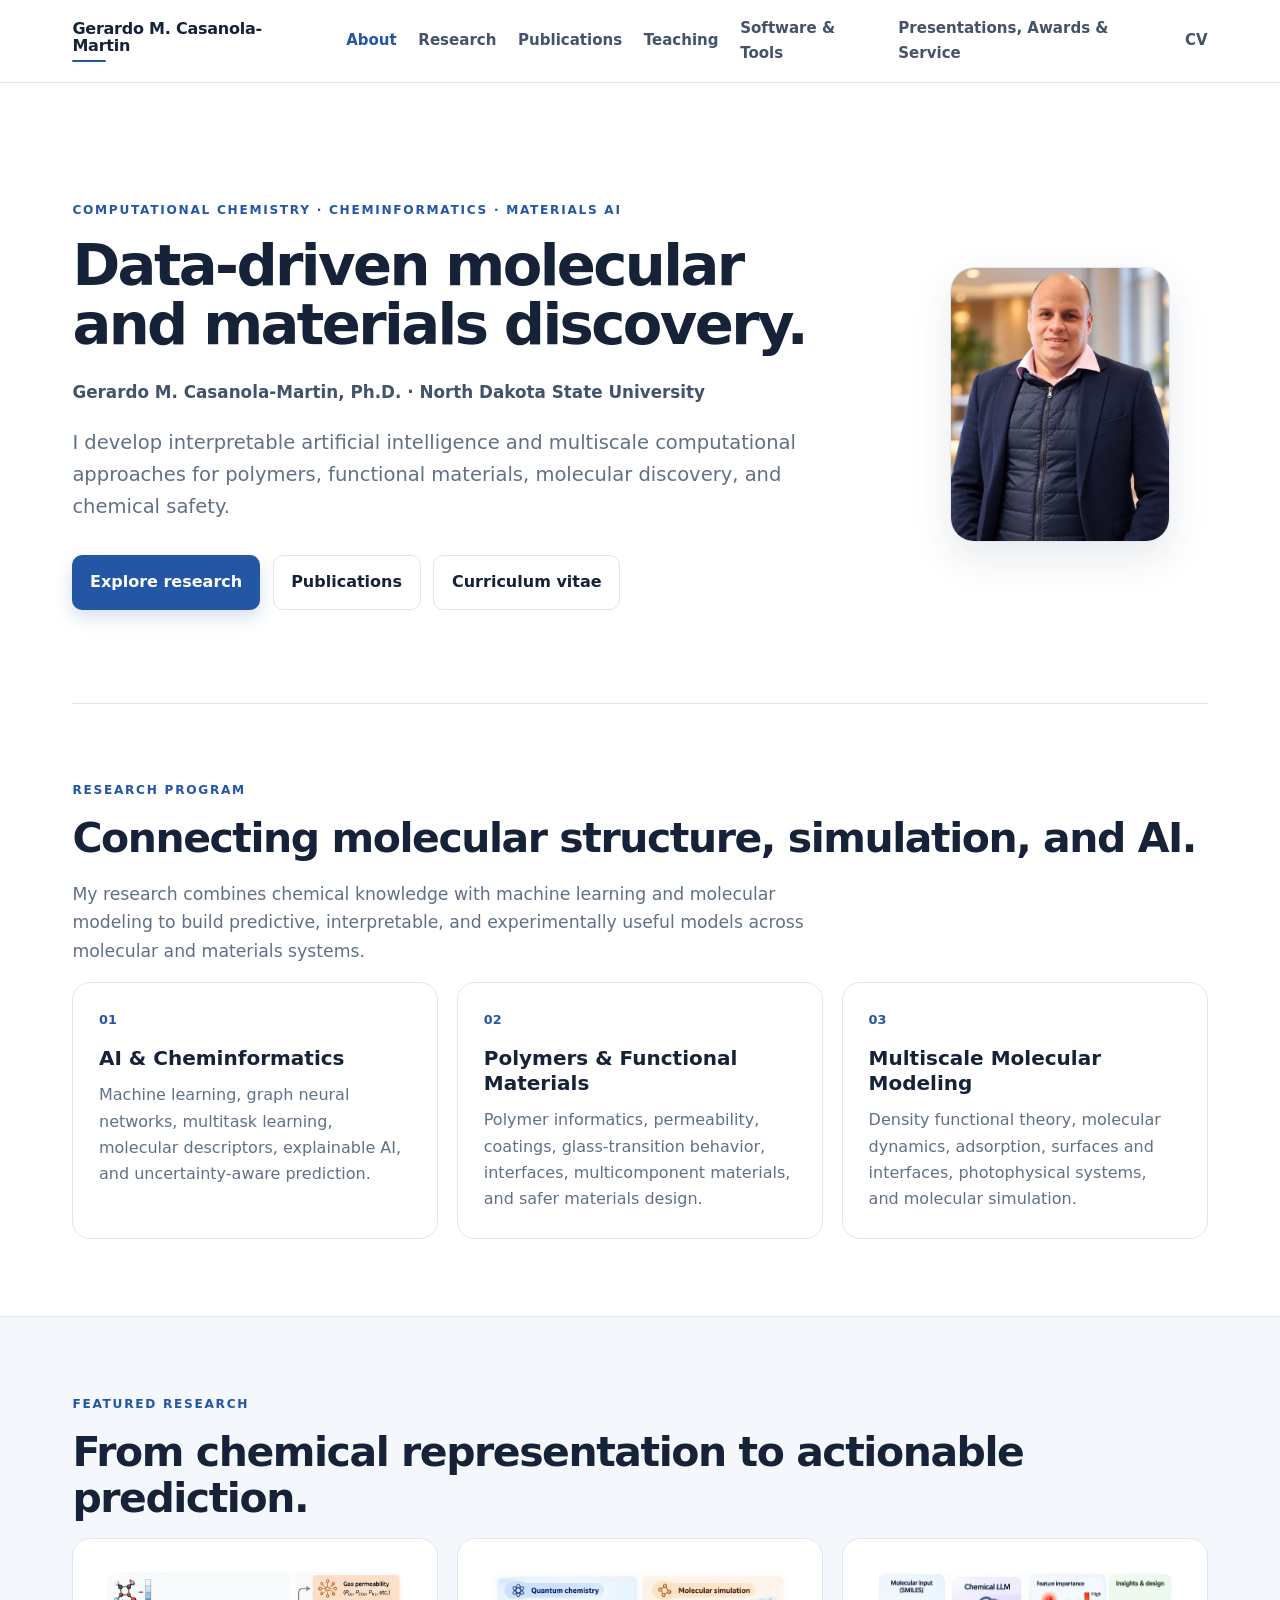
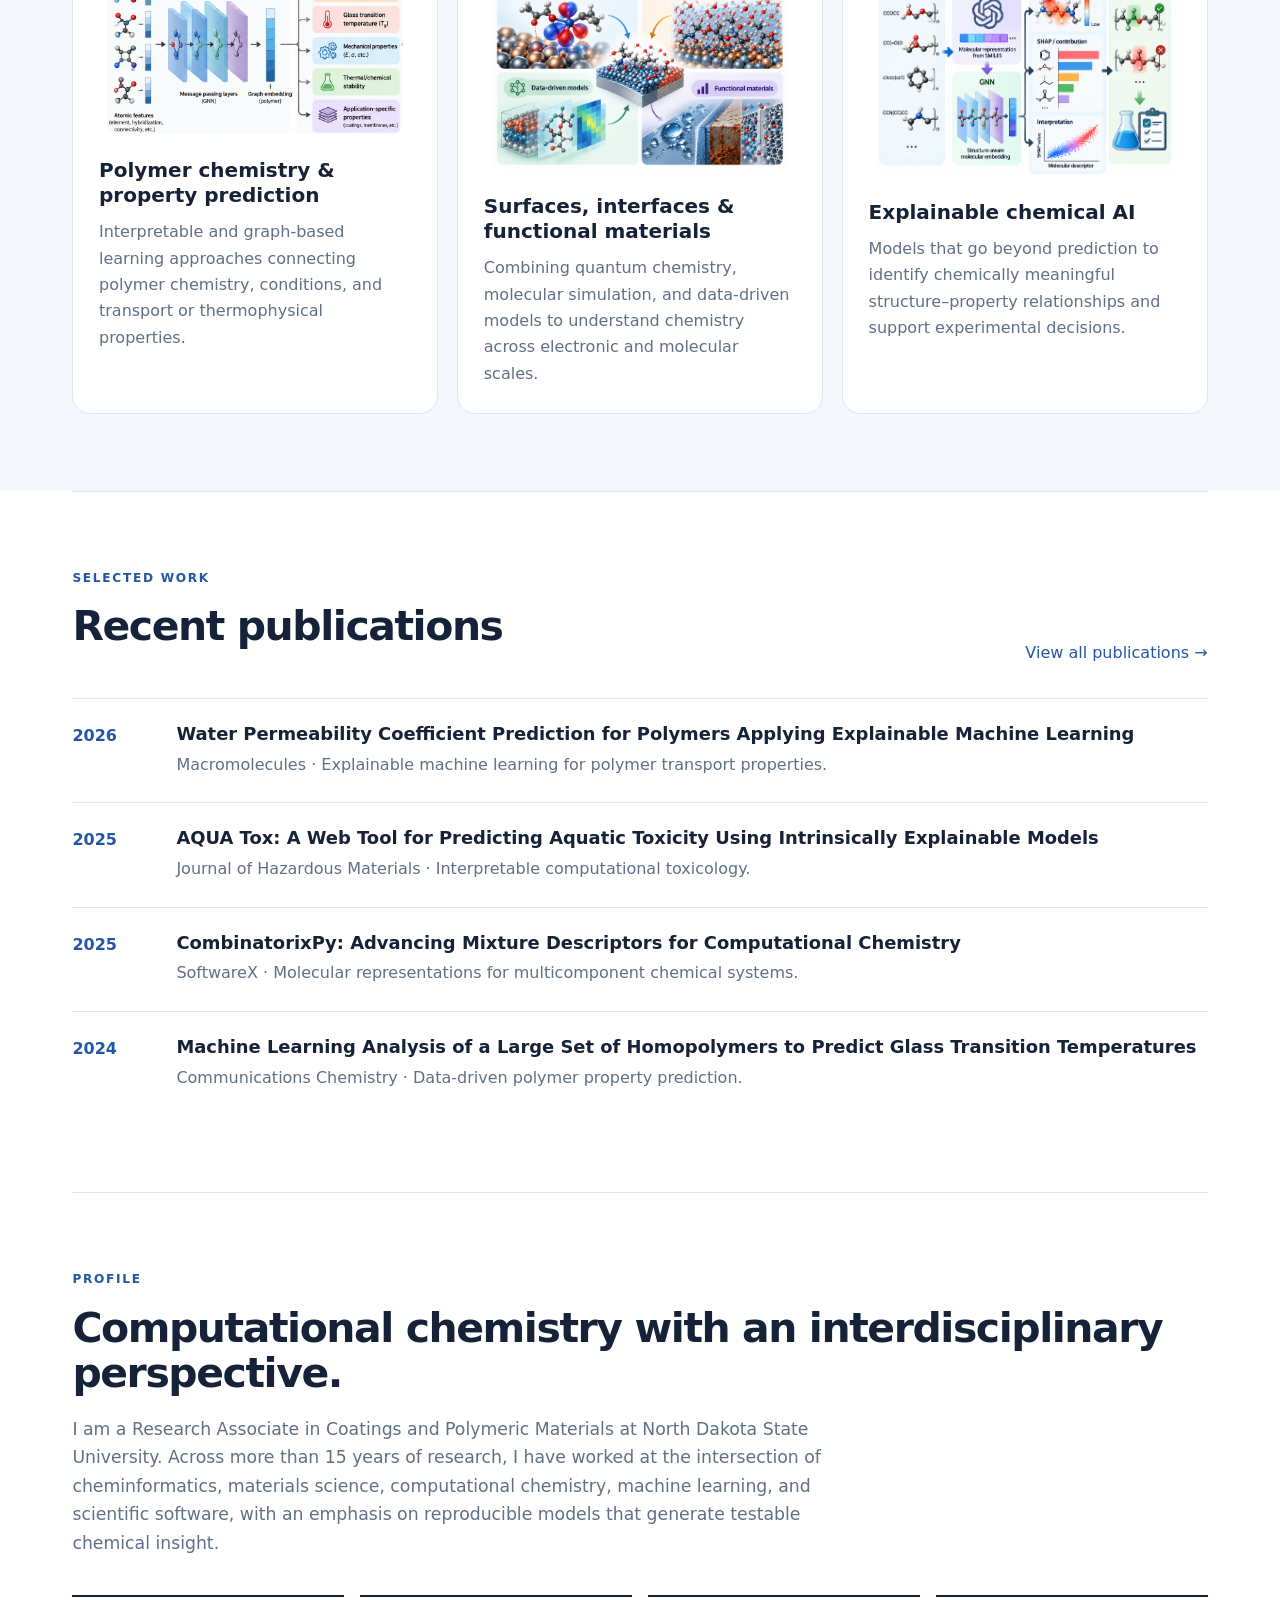
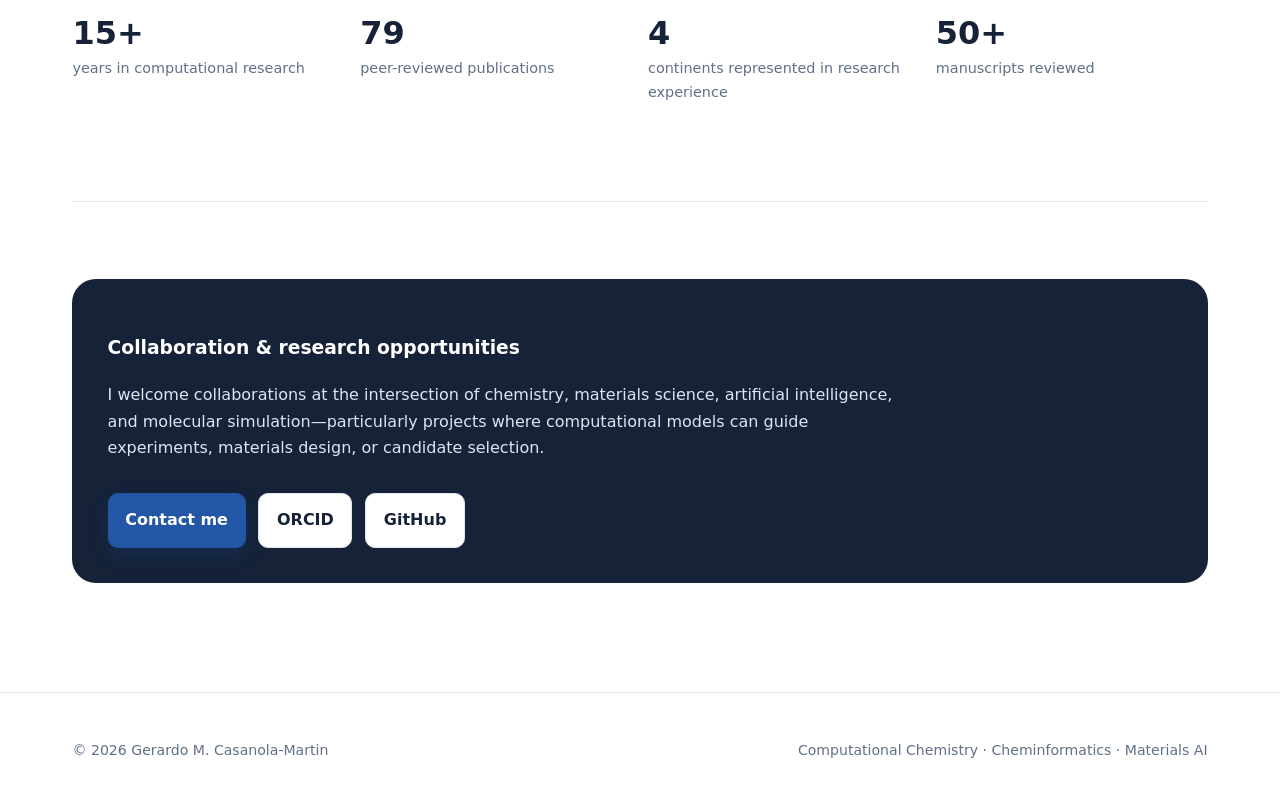
==== commit f3c11a7a: "Standardize academic navigation and footer" ====
--- a/index.html
+++ b/index.html
@@ -20,7 +20,7 @@
         <a href="research.html">Research</a>
         <a href="publications.html">Publications</a>
         <a href="teaching.html">Teaching</a><a href="software.html">Software &amp; Tools</a>
-        <a href="talks.html">Presentations & Awards</a>
+        <a href="talks.html">Presentations, Awards & Service</a>
         <a href="cv.html">CV</a>
       </nav>
     </div>
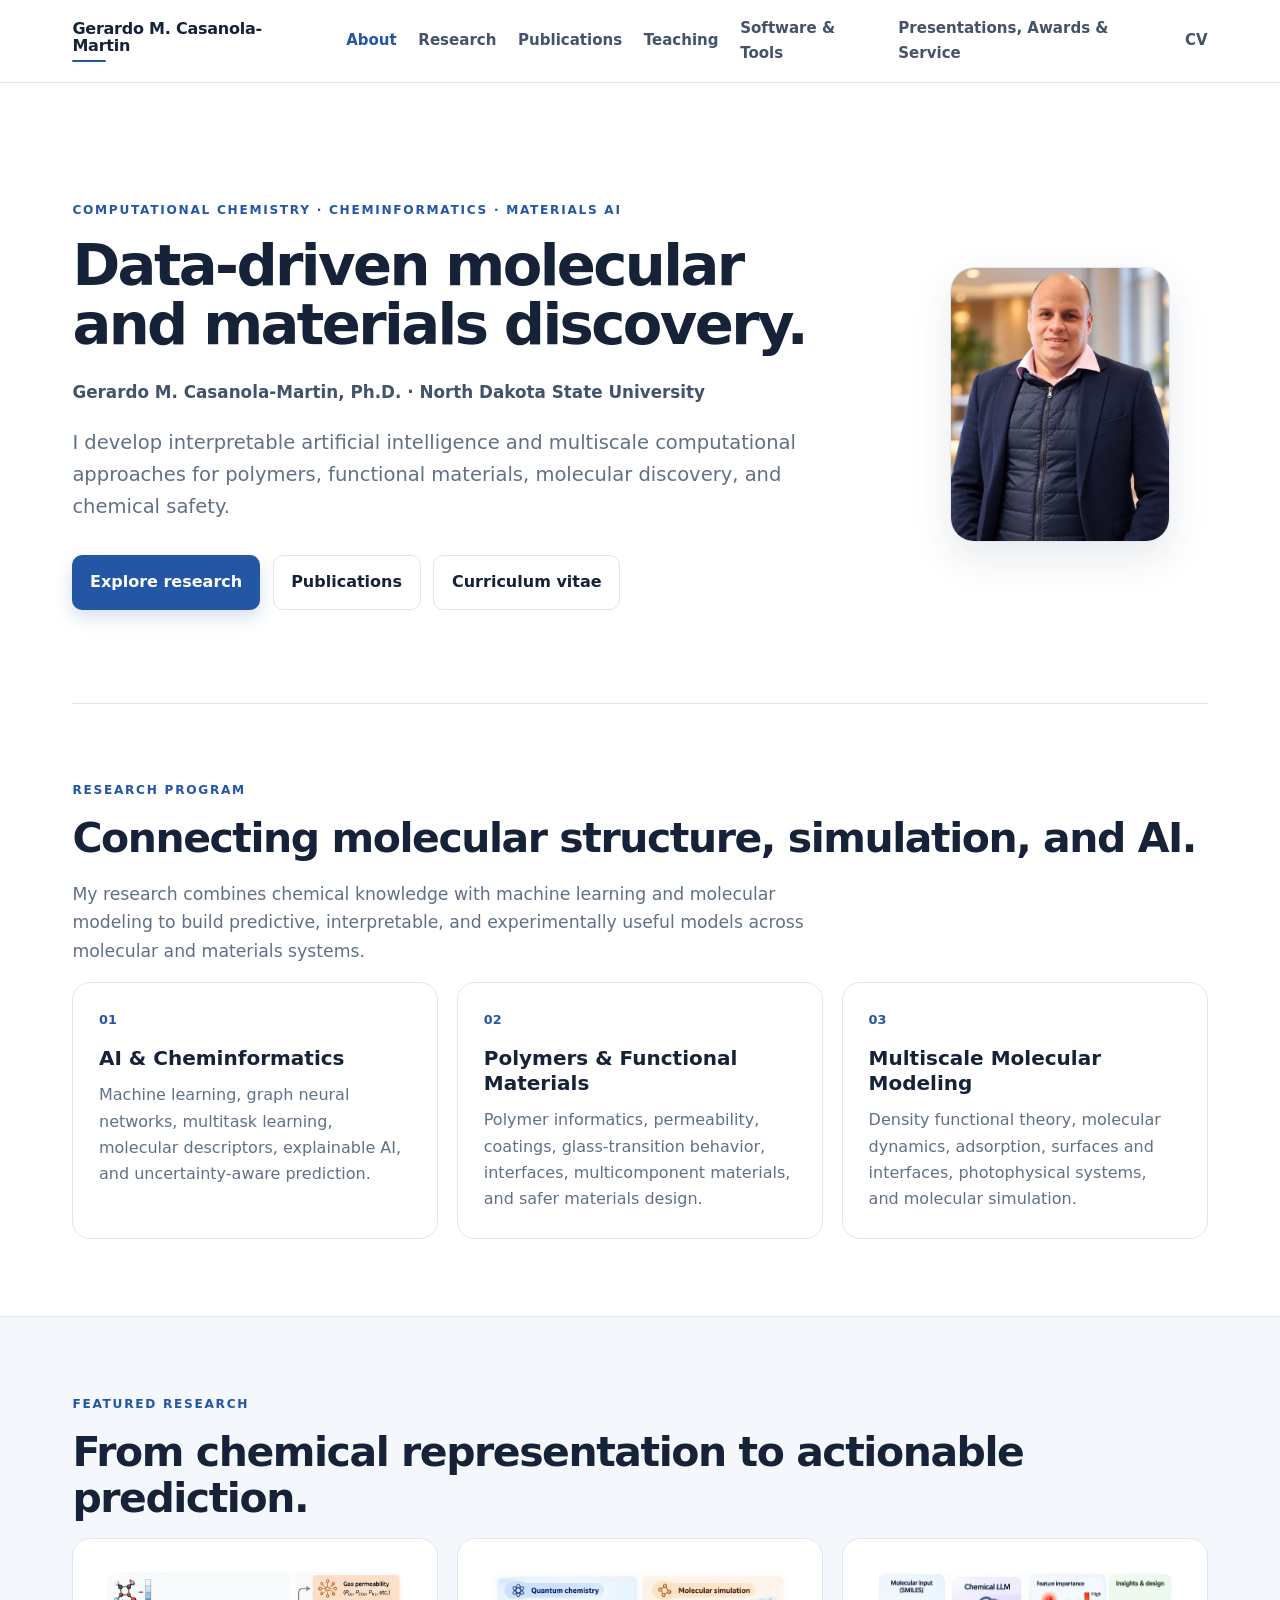
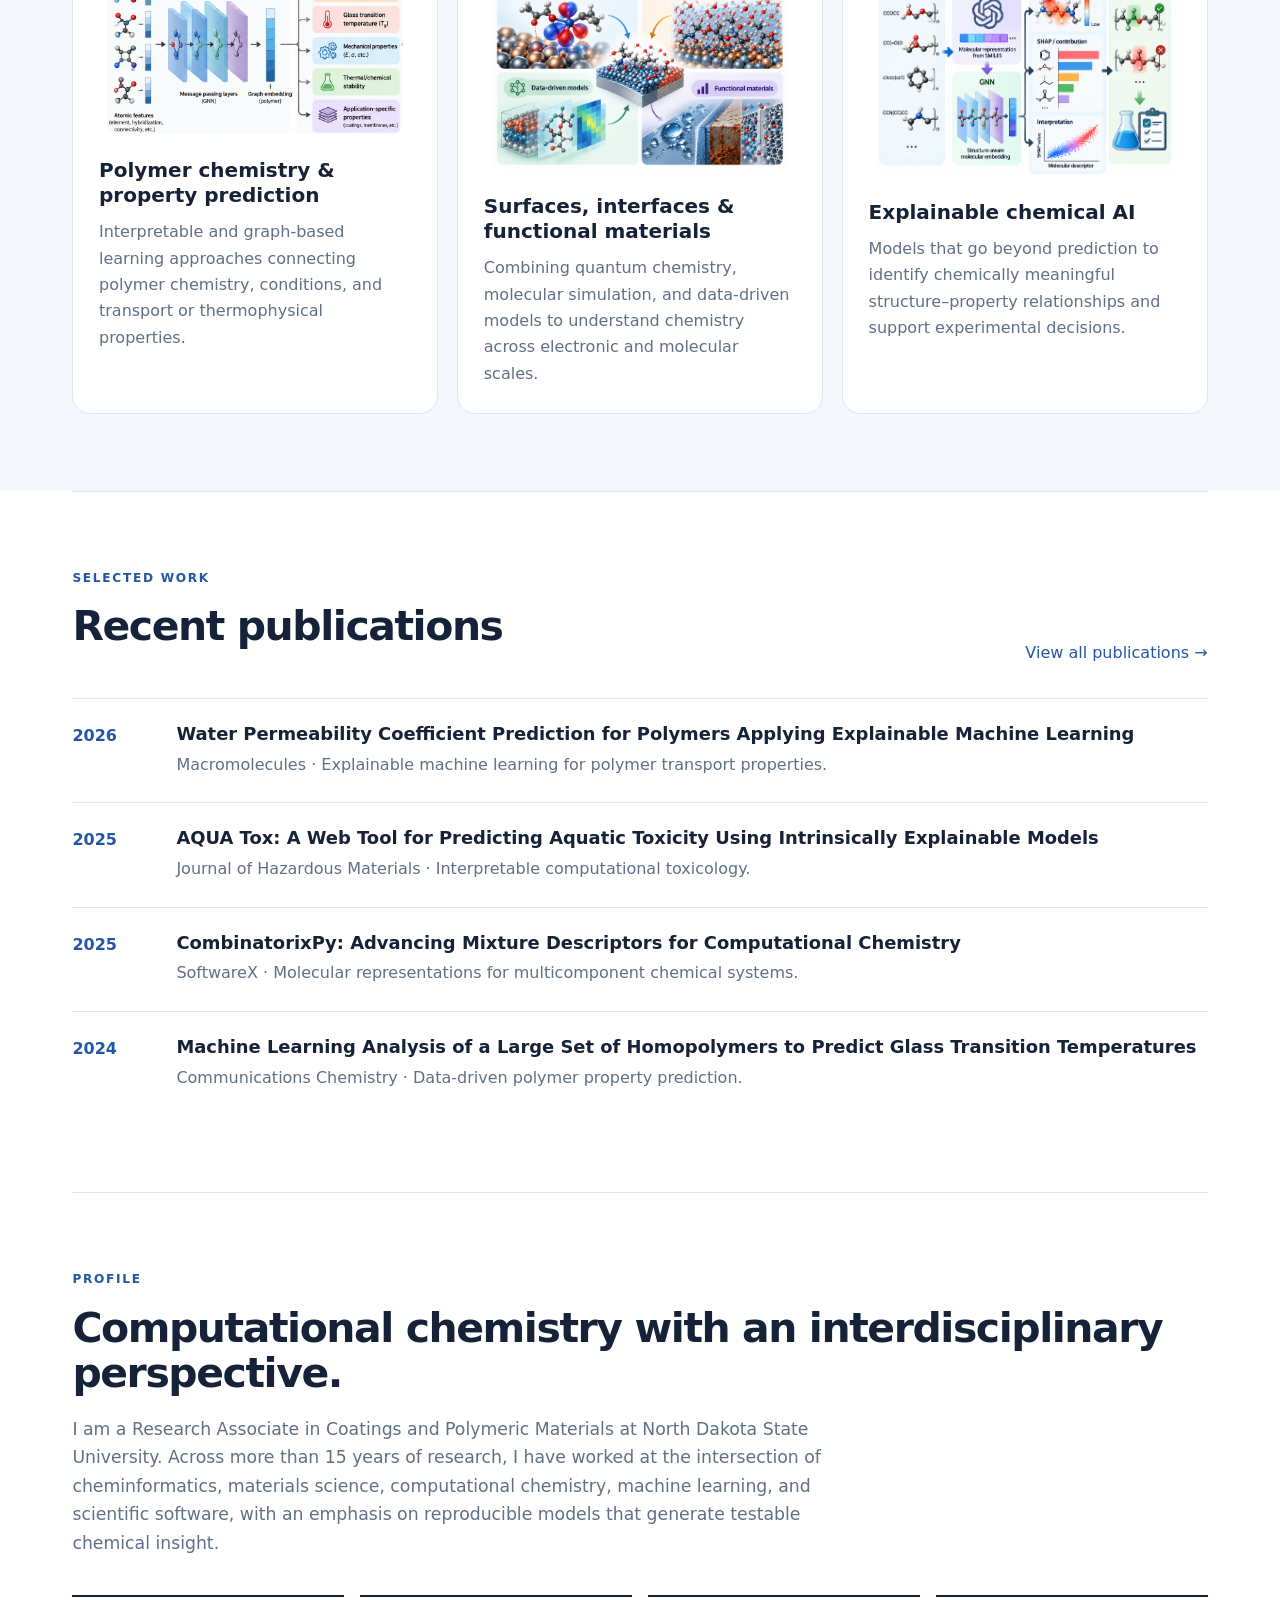
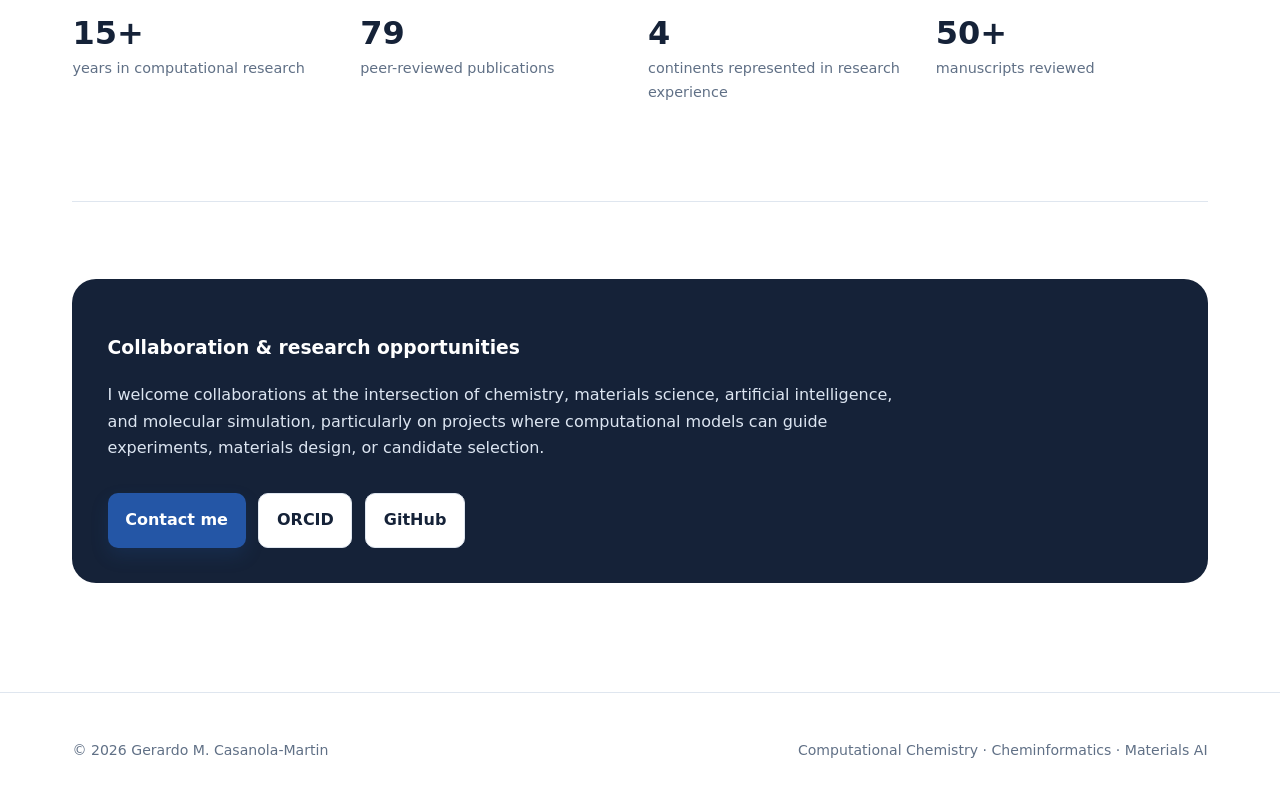
==== commit 5e5c02f2: "Refine collaboration opportunities text" ====
--- a/index.html
+++ b/index.html
@@ -175,7 +175,7 @@
     <section class="section">
       <div class="callout">
         <h3>Collaboration & research opportunities</h3>
-        <p>I welcome collaborations at the intersection of chemistry, materials science, artificial intelligence, and molecular simulation—particularly projects where computational models can guide experiments, materials design, or candidate selection.</p>
+        <p>I welcome collaborations at the intersection of chemistry, materials science, artificial intelligence, and molecular simulation, particularly on projects where computational models can guide experiments, materials design, or candidate selection.</p>
         <div class="actions">
           <a class="button" href="mailto:gerardo.casanolamart@ndsu.edu">Contact me</a>
           <a class="button secondary" href="https://orcid.org/0000-0003-0383-2032">ORCID</a>
@@ -193,5 +193,6 @@
 </footer>
 <script src="assets/js/main.js">
 </script>
+<!-- Cloudflare Web Analytics --><script type='module' src='https://static.cloudflareinsights.com/beacon.min.js' data-cf-beacon='{"token": "e5be131f6edd40b39c4fa39417d22a77"}'></script><!-- End Cloudflare Web Analytics -->
 </body>
 </html>
--- a/assets/css/styles.css
+++ b/assets/css/styles.css
@@ -419,8 +419,17 @@
   z-index: 1;
   overflow: visible;
   margin-bottom: 1rem;
+  aspect-ratio: 16 / 9;
+  display: flex;
+  align-items: center;
+  justify-content: center;
 }
 .colab-visual img {
+  width: 100% !important;
+  height: 100% !important;
+  object-fit: contain;
+  display: block;
+  border-radius: 14px;
   transition: transform .22s ease, box-shadow .22s ease;
   transform-origin: center center;
   cursor: zoom-in;
